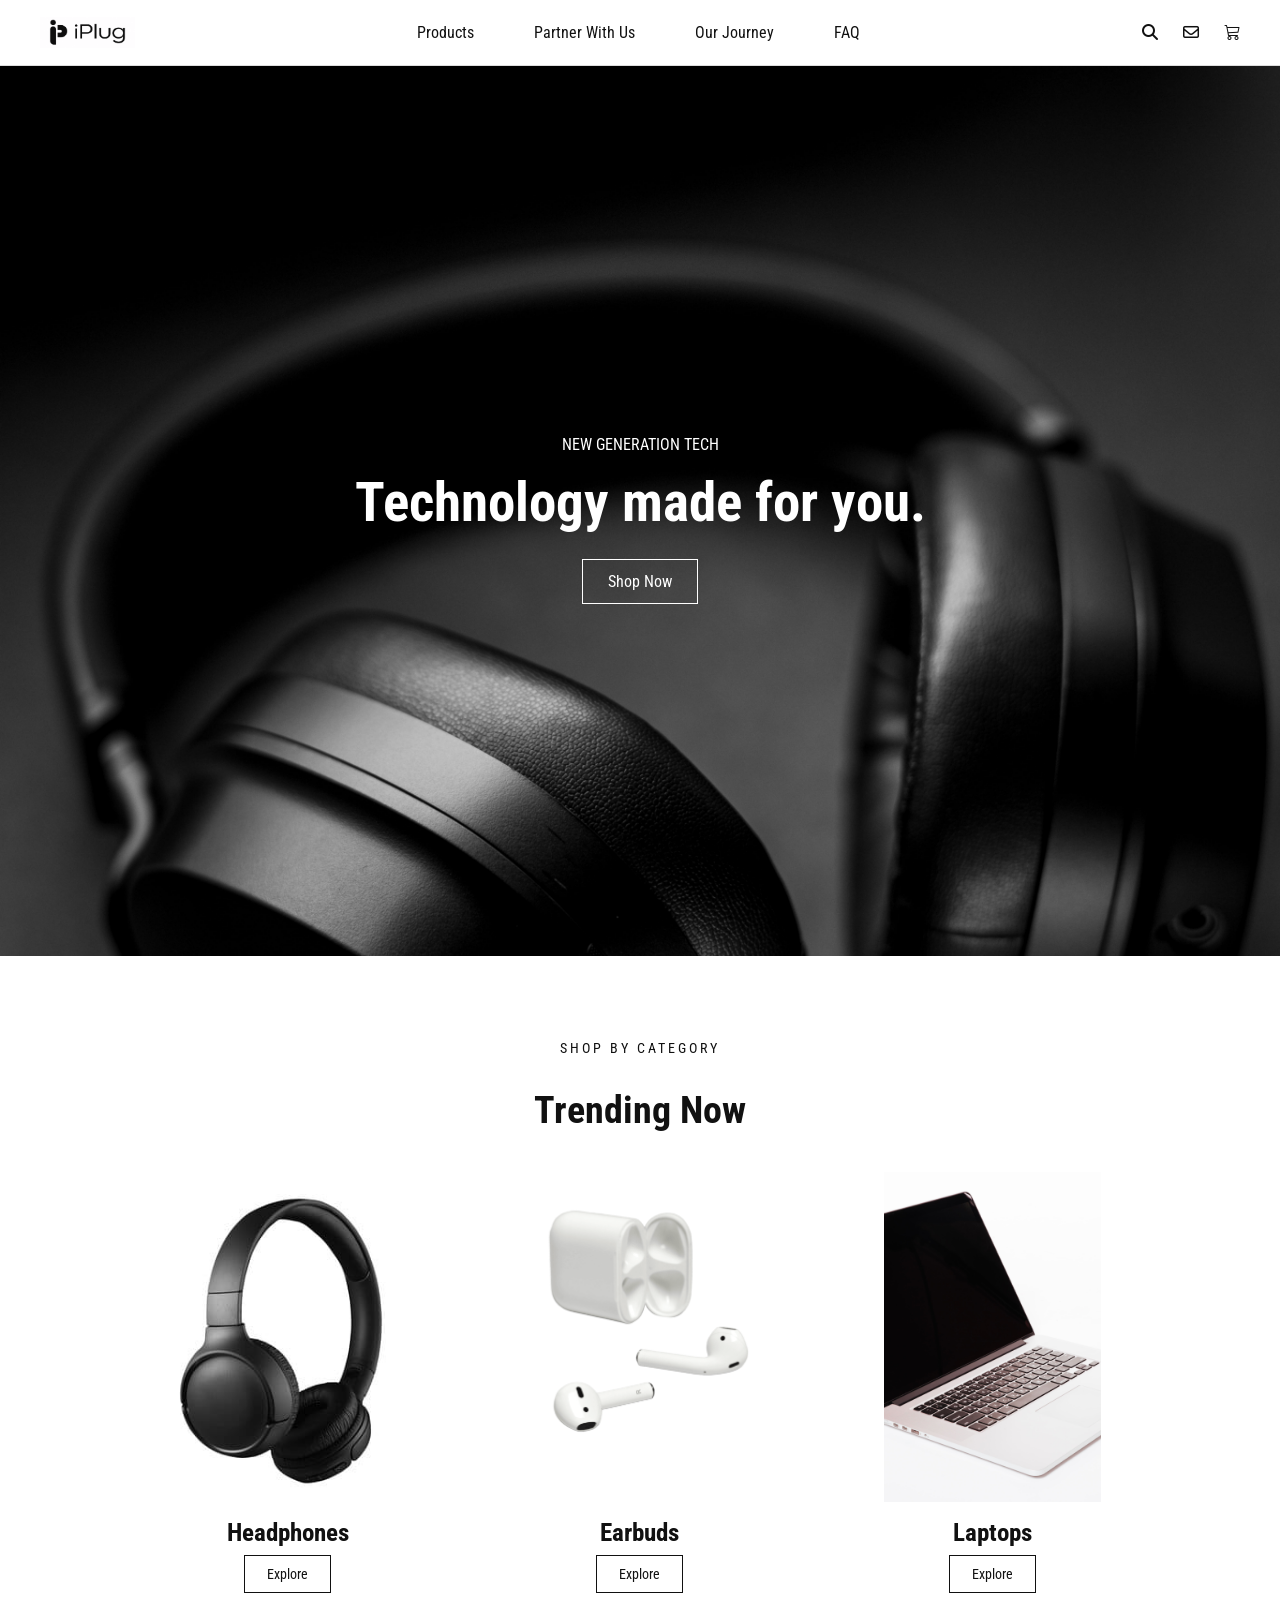
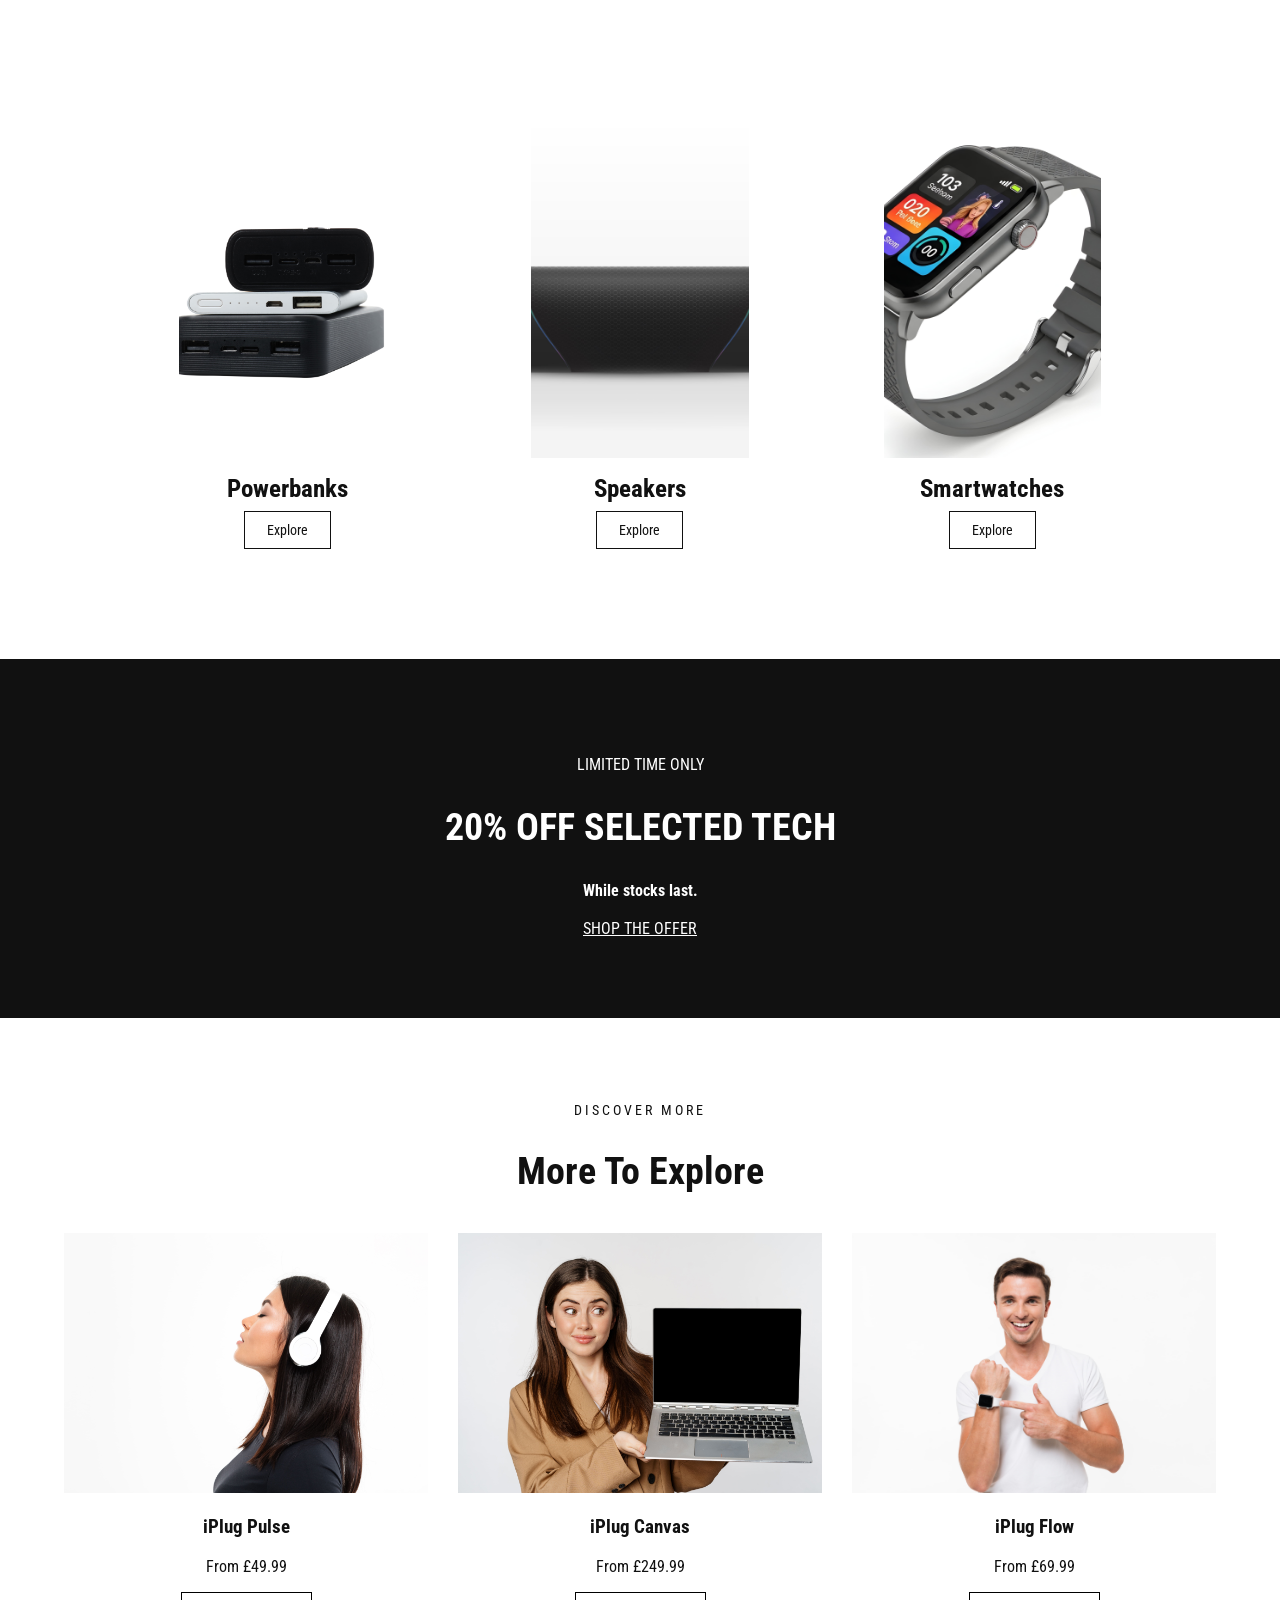
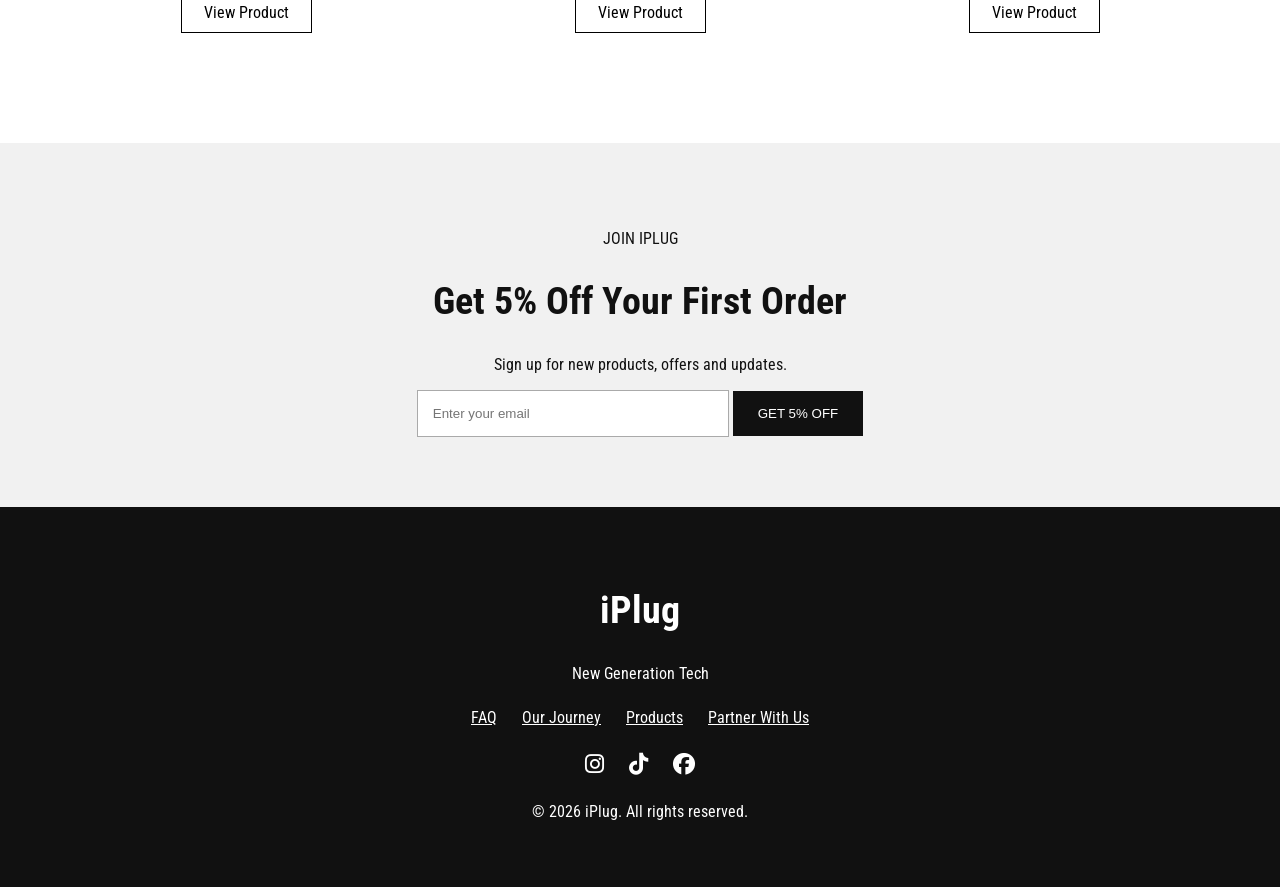
==== index.html @ 9f0390d8 "Add files via upload" ====
<!DOCTYPE html>
<html>

<head>
    <title>iPlug / New Generation Tech</title>
    <meta name="viewport" content="width=device-width, initial=scale=1.0">
    <link rel="stylesheet" href="styleCSS/style.css">
    <link rel="stylesheet" href="https://cdn.jsdelivr.net/npm/bootstrap-icons@1.13.1/font/bootstrap-icons.min.css">
    <link rel="stylesheet" href="https://cdnjs.cloudflare.com/ajax/libs/font-awesome/6.5.2/css/all.min.css">
    <link rel="preconnect" href="https://fonts.googleapis.com">
    <link rel="preconnect" href="https://fonts.gstatic.com" crossorigin>
    <link href="https://fonts.googleapis.com/css2?family=Roboto+Condensed:wght@400;500;600;700&display=swap"
        rel="stylesheet">
</head>

<body>

    <header>
       <div class="header-container">
    <a href="index.html" class="logo">
        <img src="images/new logo.png" alt="iPlug logo">
    </a>

    <nav class="main-nav">
        <a href="products.html">Products</a>
        <a href="partner with us.html">Partner With Us</a>
        <a href="our journey.html">Our Journey</a>
        <a href="faq.html">FAQ</a>
    </nav>

    <div class="header-icons">
        <a href="search.html"><i class="fa-solid fa-magnifying-glass"></i></a>
        <a href="contact.html"><i class="fa-regular fa-envelope"></i></a>
        <a href="basket.html"><i class="bi bi-cart3"></i></a>
    </div>
</div>
    </header>

    <main>

        <section class="hero">
            <div>
                <p>NEW GENERATION TECH</p>
                <h1>Technology made for you.</h1>
                <a href="products.html" class="shop-now">Shop Now </a>
            </div>
        </section>

        <section class="trending">
            <p class="small-title">SHOP BY CATEGORY</p>
            <h2>Trending Now</h2>

            <div class="categories">

                <div class="category-card">
                    <img src="images/headph.jpg" alt="Headphones" class="icon-image">

                    <div class="category-info">
                        <h3>Headphones</h3>
                        <a href="products.html">Explore</a>
                    </div>
                </div>

                <div class="category-card">
                    <img src="images/white airpod.png" alt="Earbuds" class="icon-image">
                    <h3>Earbuds</h3>
                    <a href="products.html">Explore</a>
                </div>

                <div class="category-card">
                    <img src="images/white background.jpg" alt="Laptops" class="icon-image">
                    <h3>Laptops</h3>
                    <a href="products.html">Explore</a>
                </div>

                <div class="category-card">
                    <img src="images/white powerbank.jpg" alt="Powerbanks" class="icon-image">
                    <h3>Powerbanks</h3>
                    <a href="products.html">Explore</a>
                </div>

                <div class="category-card">
                    <img src="images/white speaker.jpg" alt="Speakers" class="icon-image">
                    <h3>Speakers</h3>
                    <a href="products.html">Explore</a>
                </div>

                <div class="category-card">
                    <img src="images/white smartwatch.jpg" alt="Smartwatches" class="icon-image">
                    <h3>Smartwatches</h3>
                    <a href="products.html">Explore</a>
                </div>

            </div>
        </section>

        <section class="offer">
            <p>LIMITED TIME ONLY</p>
            <h2>20% OFF SELECTED TECH</h2>
            <strong>While stocks last.</strong>
            <br><br>
            <a href="products.html">SHOP THE OFFER</a>
        </section>

        <section class="products">
            <p class="small-title">DISCOVER MORE</p>
            <h2>More To Explore</h2>

            <div class="product-row">

                <div>
                    <img src="images/woman headphone.jpg" alt="Wireless earbuds" class="icon-image">
                    <h3>iPlug Pulse</h3>
                    <p>From £49.99</p>
                    <a href="products.html">View Product</a>
                </div>

                <div>
                    <img src="images/woman laptop.jpg" alt="Bluetooth speaker" class="icon-image">
                    <h3>iPlug Canvas</h3>
                    <p>From £249.99</p>
                    <a href="products.html">View Product</a>
                </div>

                <div>
                    <img src="images/man watch.jpg" alt="Smartwatch" class="icon-image">
                    <h3>iPlug Flow</h3>
                    <p>From £69.99</p>
                    <a href="products.html">View Product</a>
                </div>

            </div>
        </section>

        <section class="signup">
            <p>JOIN IPLUG</p>
            <h2>Get 5% Off Your First Order</h2>
            <p>Sign up for new products, offers and updates.</p>

            <input type="email" placeholder="Enter your email">
            <button>GET 5% OFF</button>
        </section>

    </main>

     <footer>
            <h2>iPlug</h2>
            <p>New Generation Tech</p>

            <div class="footer-links">
                <a href="faq.html">FAQ</a>
                <a href="our journey.html">Our Journey</a>
                <a href="products.html">Products</a>
                <a href="partner with us.html">Partner With Us</a>
            </div>

            <div class="socials">
                <a href="https://www.instagram.com/iplugtechnology/"><i class="fa-brands fa-instagram"></i></a>
                <a href="https://www.tiktok.com/@iplugtechnologyy?lang=en-GB"><i class="fa-brands fa-tiktok"></i></a>
                <a href="https://www.facebook.com/profile.php?id=61595300913041"><i class="fa-brands fa-facebook"></i></a>
            </div>

            <p>© 2026 iPlug. All rights reserved.</p>
        </footer>


    </body>

</html>
---- styleCSS/style.css ----
css * {
    box-sizing: border-box;
}

body {
    margin: 0;
    font-family: "Roboto Condensed", sans-serif;
    background: #fff;
    color: #111;
}

header {
    background: #fff;
    border-bottom: 1px solid #ddd;
}

.header-container {
    height: 65px;
    display: flex;
    align-items: center;
    padding: 0 40px;
}

.header-container>a {
    display: block;
    position: relative;
    z-index: 9999;
}

.header-container>a img {
    width: 95px;
    display: block;
}

nav {
    margin-left: auto;
    display: flex;
    gap: 25px;
}

nav a {
    color: #111;
    text-decoration: none;
    transition: .2s;
}

.hero {
    height: 750px;
    background: url("../images/headphone.jpg") center/cover;
    display: flex;
    align-items: center;
    justify-content: center;
    text-align: center;
    color: white;
}

.hero h1 {
    font-size: 55px;
    margin: 10px 0 25px;
}

.hero a {
    color: white;
    text-decoration: none;
    border: 1px solid white;
    padding: 12px 25px;
}

.small-title {
    font-size: 14px;
    letter-spacing: 3px;
}

section {
    padding: 70px 5%;
    text-align: center;
}

h2 {
    font-size: 38px;
}

.categories {
    display: grid;
    grid-template-columns: repeat(3, 1fr);
    gap: 135px;
    width: 80%;
    margin: 40px auto;
}

.category-card img {
    width: 100%;
    height: 330px;
    object-fit: cover;
}

.category-card h3 {
    margin: 12px 0 8px;
    font-size: 25px;
}

.category-card a {
    display: inline-block;
    color: #111;
    text-decoration: none;
    border: 1px solid #111;
    padding: 10px 22px;
    font-size: 14px;
}

.offer {
    background: #111;
    color: white;
    padding: 80px 20px;
}

.offer a {
    color: white;
}

.product-row {
    display: grid;
    grid-template-columns: repeat(3, 1fr);
    gap: 30px;
    max-width: 1200px;
    margin: 40px auto;
}

.product-row img {
    width: 100%;
    height: 260px;
    object-fit: cover;
}

.product-row a {
    color: #111;
}

.product-card a,
.product-row a {
    display: inline-block;
    padding: 10px 22px;
    border: 1px solid #000;
    background: #fff;
    color: #000;
    text-decoration: none;
}

.signup,
.newsletter {
    background: #f1f1f1;
}

.newsletter {
    text-align: center;
    padding: 70px 20px 80px;
    margin-top: auto;
}

.newsletter h2 {
    font-size: 42px;
    margin: 0 0 20px;
    letter-spacing: 2px;
}

.newsletter p {
    color: #666;
    margin-bottom: 30px;
}

input {
    padding: 15px;
    width: 280px;
    border: 1px solid #aaa;
}

button {
    padding: 15px 25px;
    background: #111;
    color: white;
    border: 0;
}

footer {
    background: #111;
    color: white;
    text-align: center;
    padding: 50px 20px;
}

footer a {
    color: white;
}

.footer-links,
.socials {
    display: flex;
    justify-content: center;
    gap: 25px;
    margin: 25px;
}

.socials {
    font-size: 22px;
}

a:hover,
button:hover,
.icon:hover {
    transform: translateY(-2px);
    opacity: .8;
}

.icon-image {
    transition: .2s;
    cursor: pointer;
}

.icon-image:hover,
.shop-now:hover {
    transform: translateY(-3px);
}

.shop-now {
    display: inline-block;
    transition: .15s;
}

.body {
    min-height: 100vh;
    display: flex;
    flex-direction: column;
}
.header-icons a {
    color: #111;
    text-decoration: none;
}

.header-icons {
    display: flex;
    align-items: center;
    gap: 25px;
    margin-left: auto;
}

.main-nav {
    gap: 60px;
}
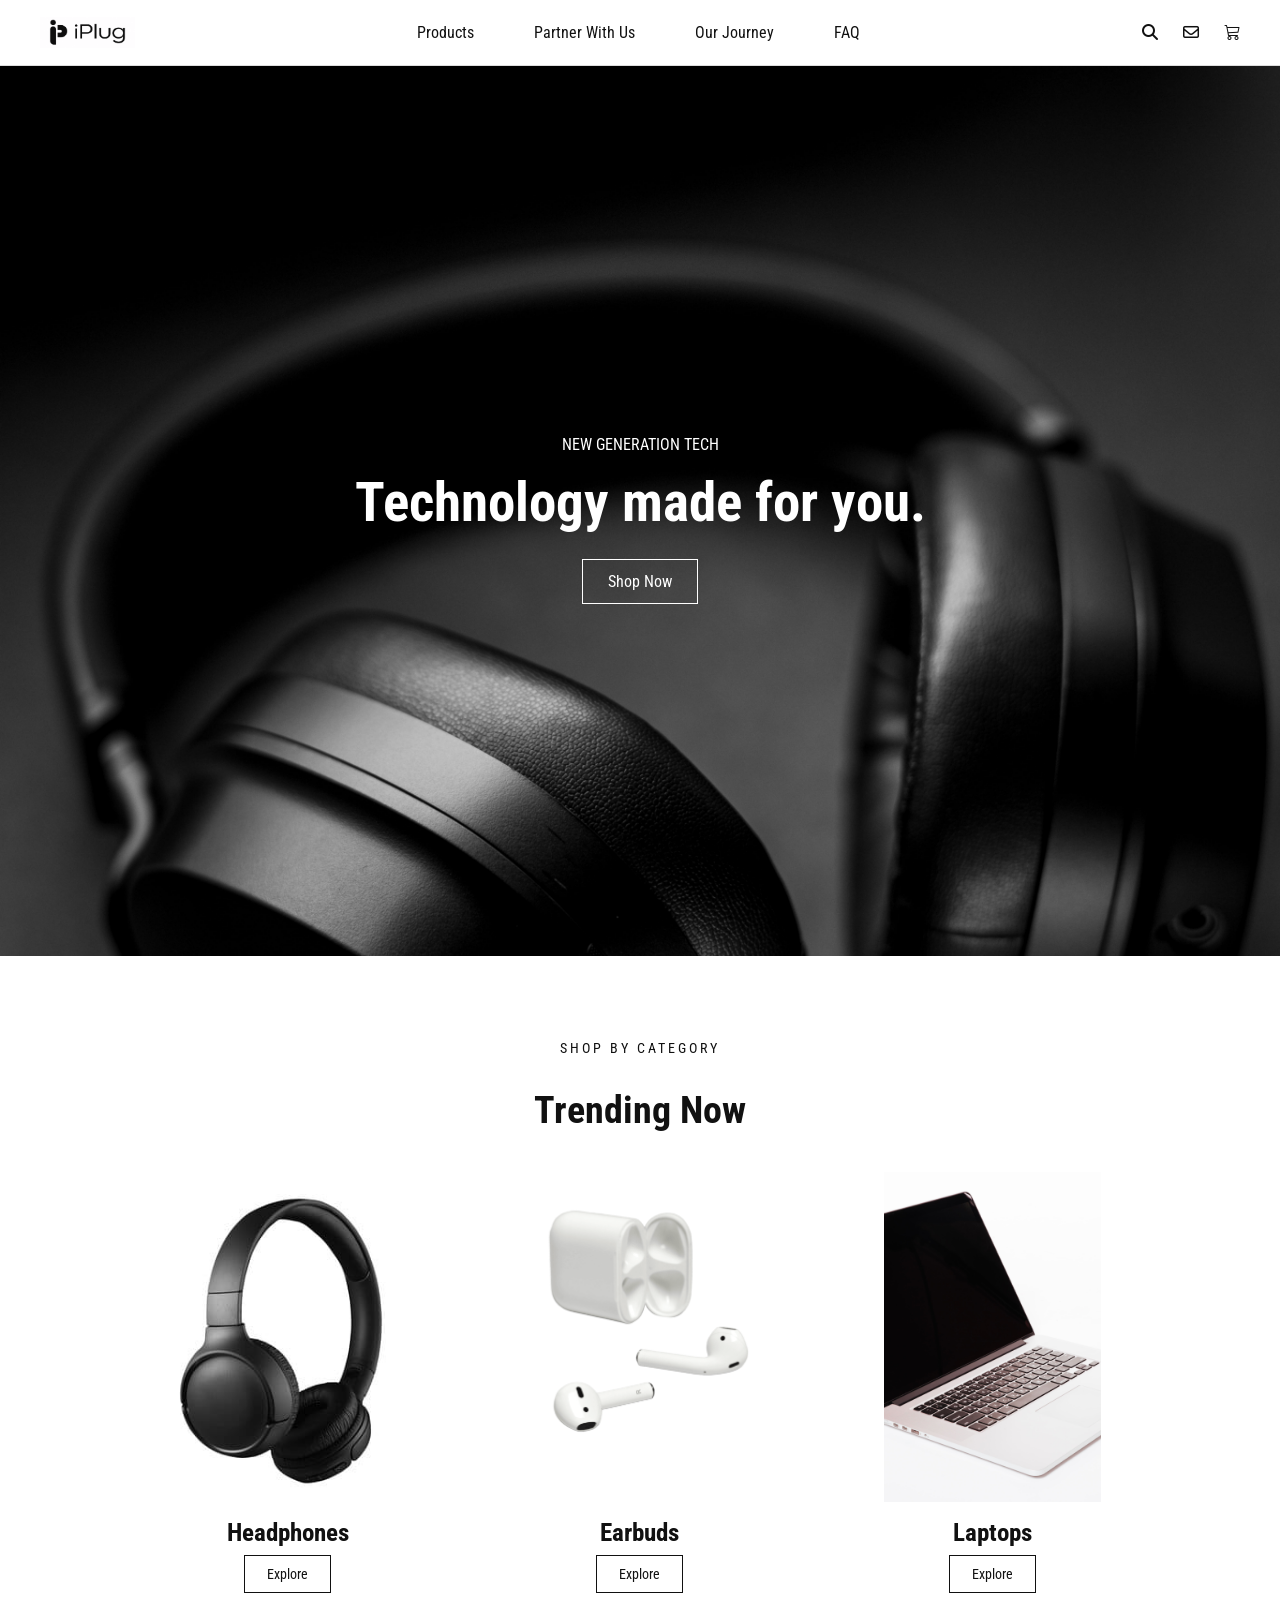
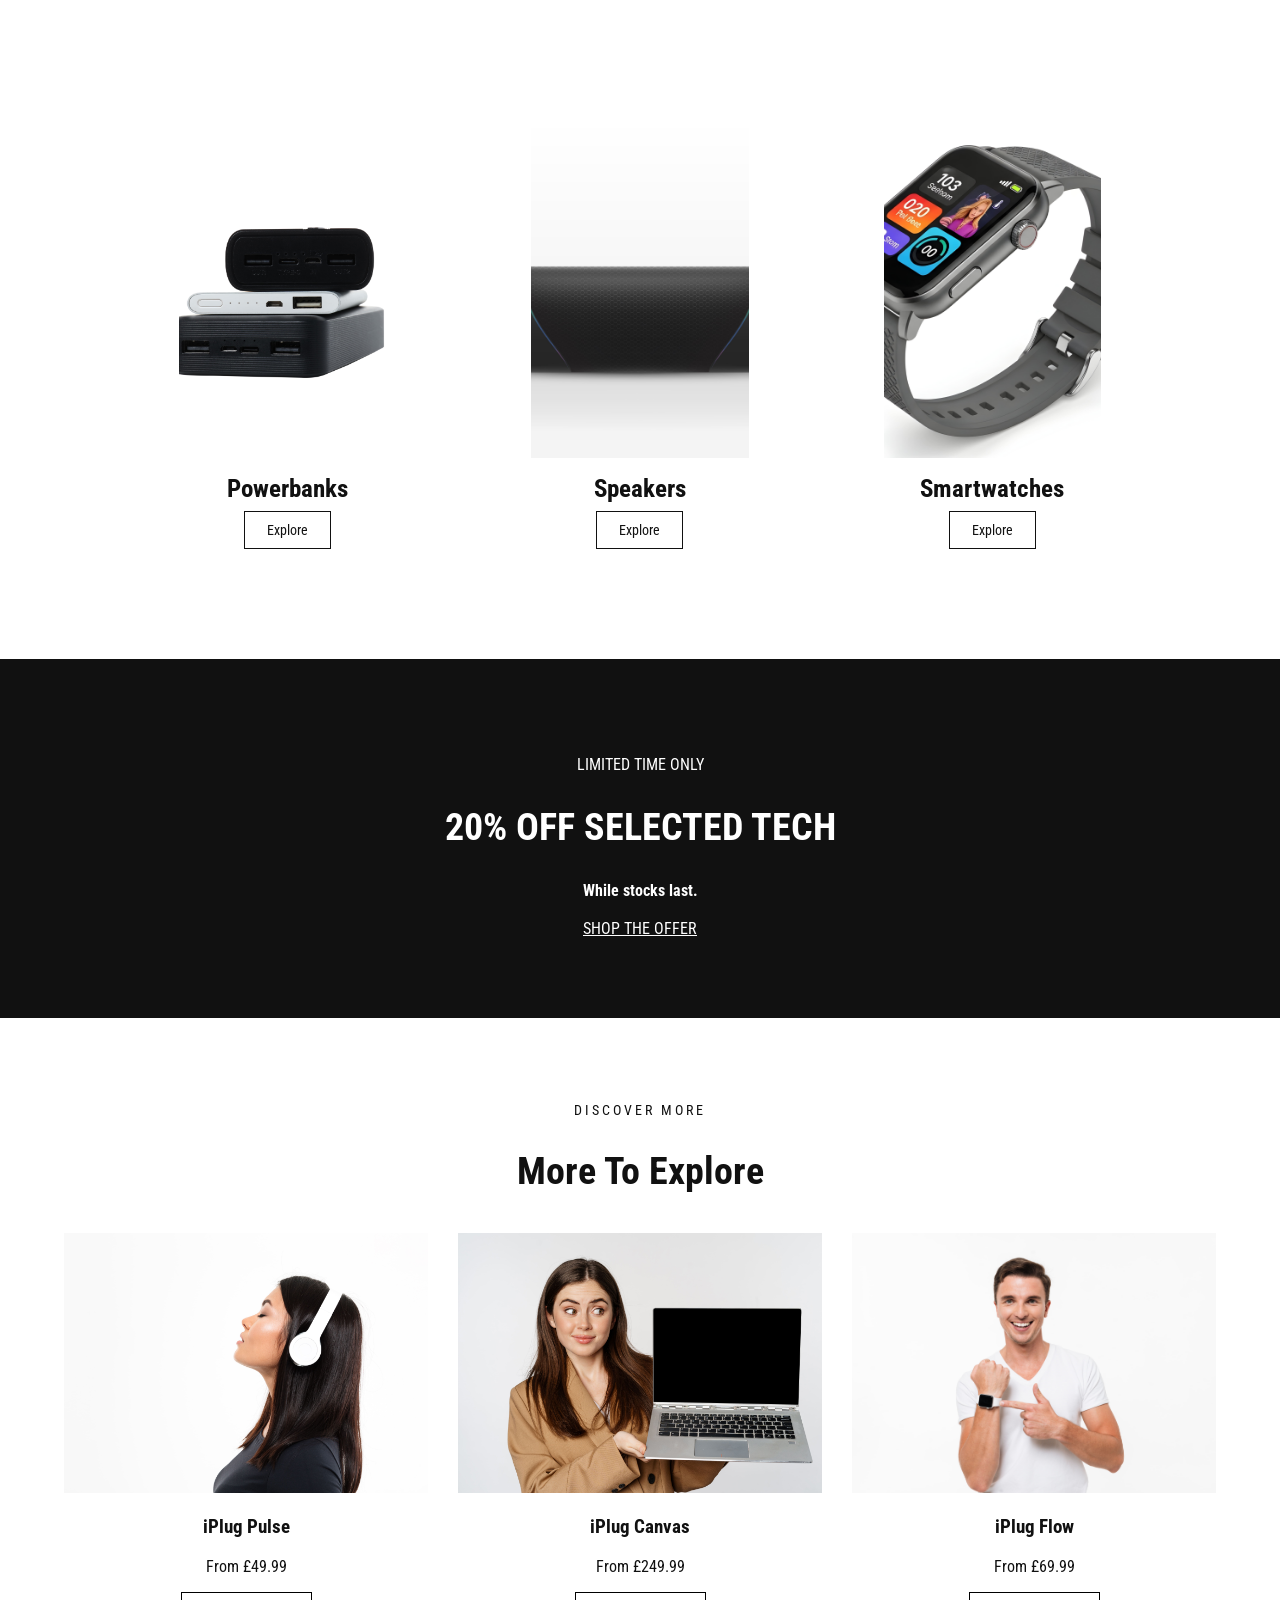
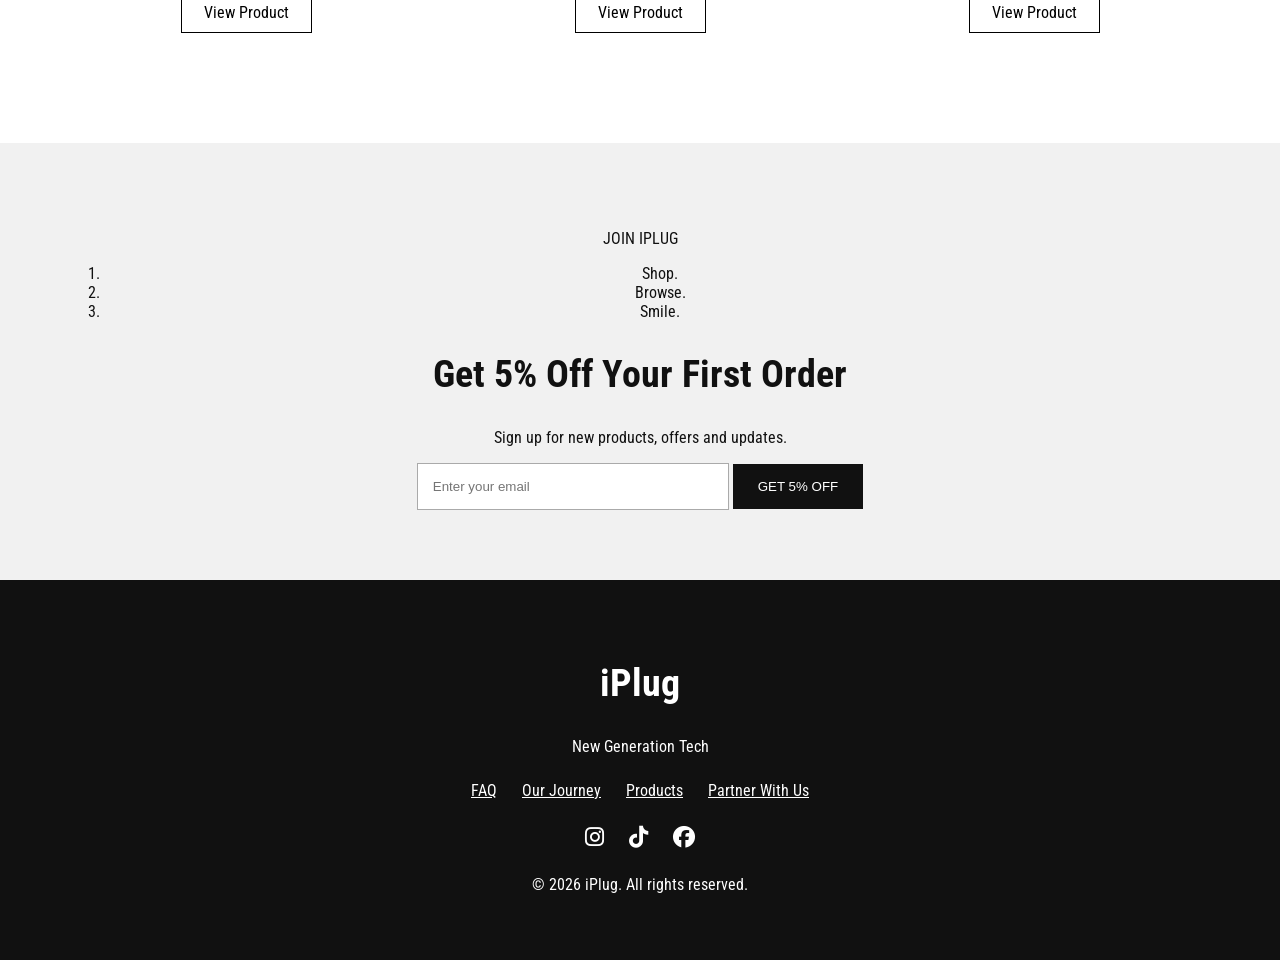
==== commit 9e5b45a5: "Revise index.html with new content and structure Updated the HTML structure and content of the index" ====
--- a/index.html
+++ b/index.html
@@ -95,7 +95,7 @@
         </section>
 
         <section class="offer">
-            <p>LIMITED TIME ONLY</p>
+            <p class="blink">LIMITED TIME ONLY</p>
             <h2>20% OFF SELECTED TECH</h2>
             <strong>While stocks last.</strong>
             <br><br>
@@ -134,6 +134,11 @@
 
         <section class="signup">
             <p>JOIN IPLUG</p>
+            <ol>
+                <li>Shop.</li>
+                <li>Browse.</li>
+                <li>Smile.</li>
+            </ol>
             <h2>Get 5% Off Your First Order</h2>
             <p>Sign up for new products, offers and updates.</p>
 
@@ -166,4 +171,4 @@
 
     </body>
 
-</html>+</html>
--- a/styleCSS/style.css
+++ b/styleCSS/style.css
@@ -245,4 +245,5 @@
 
 .main-nav {
     gap: 60px;
-}+}
+
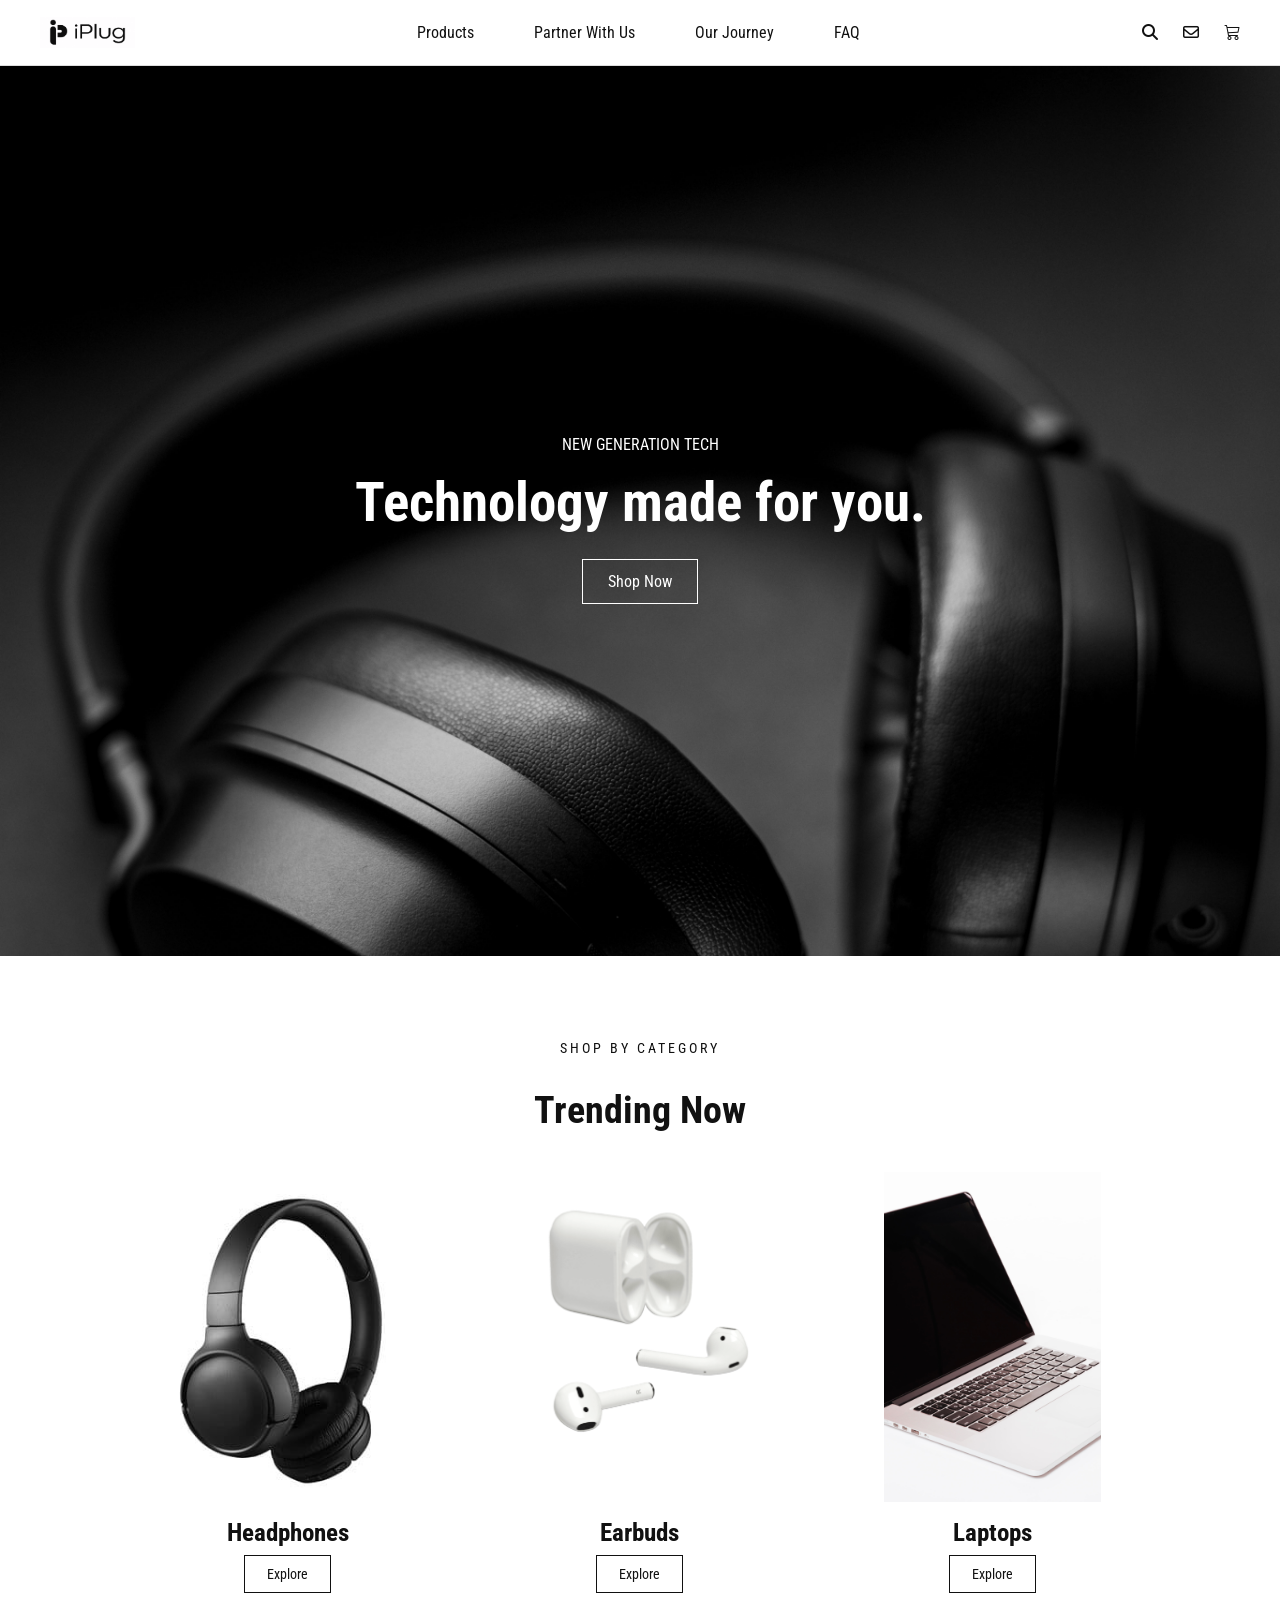
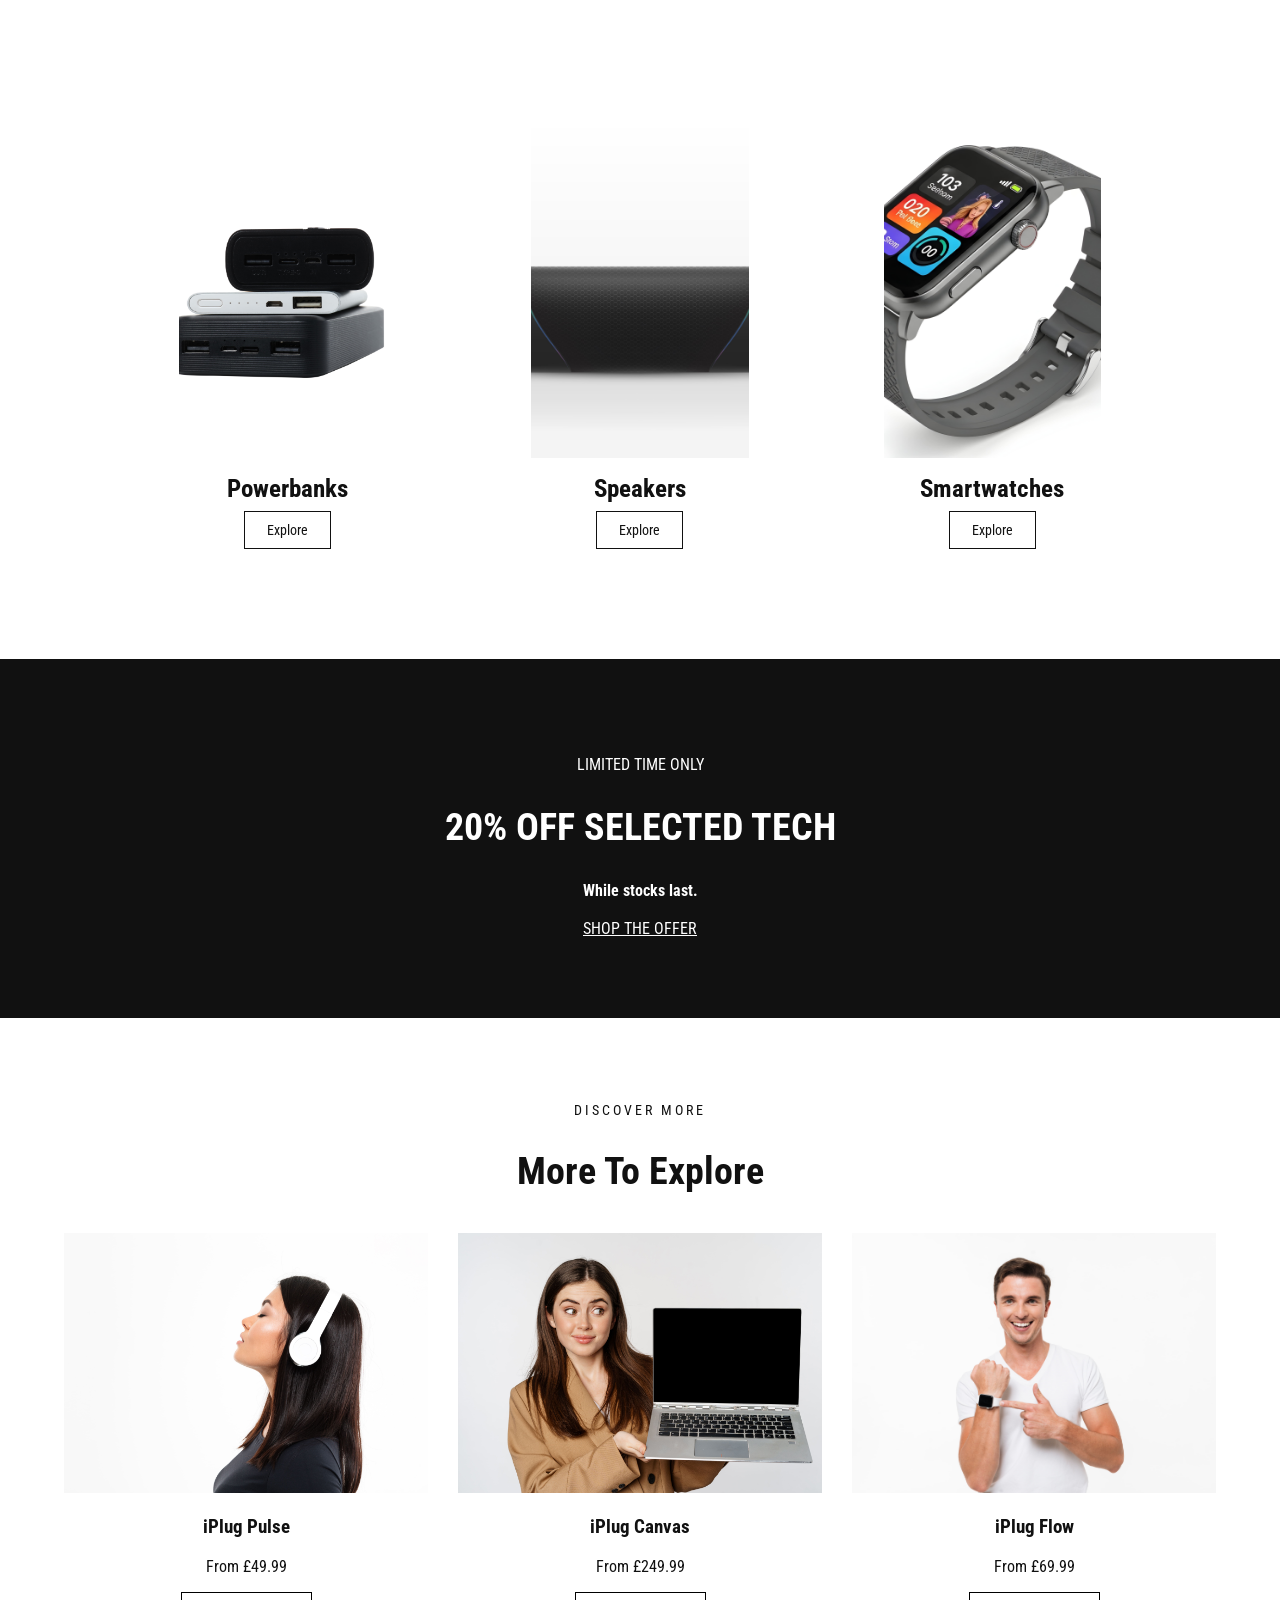
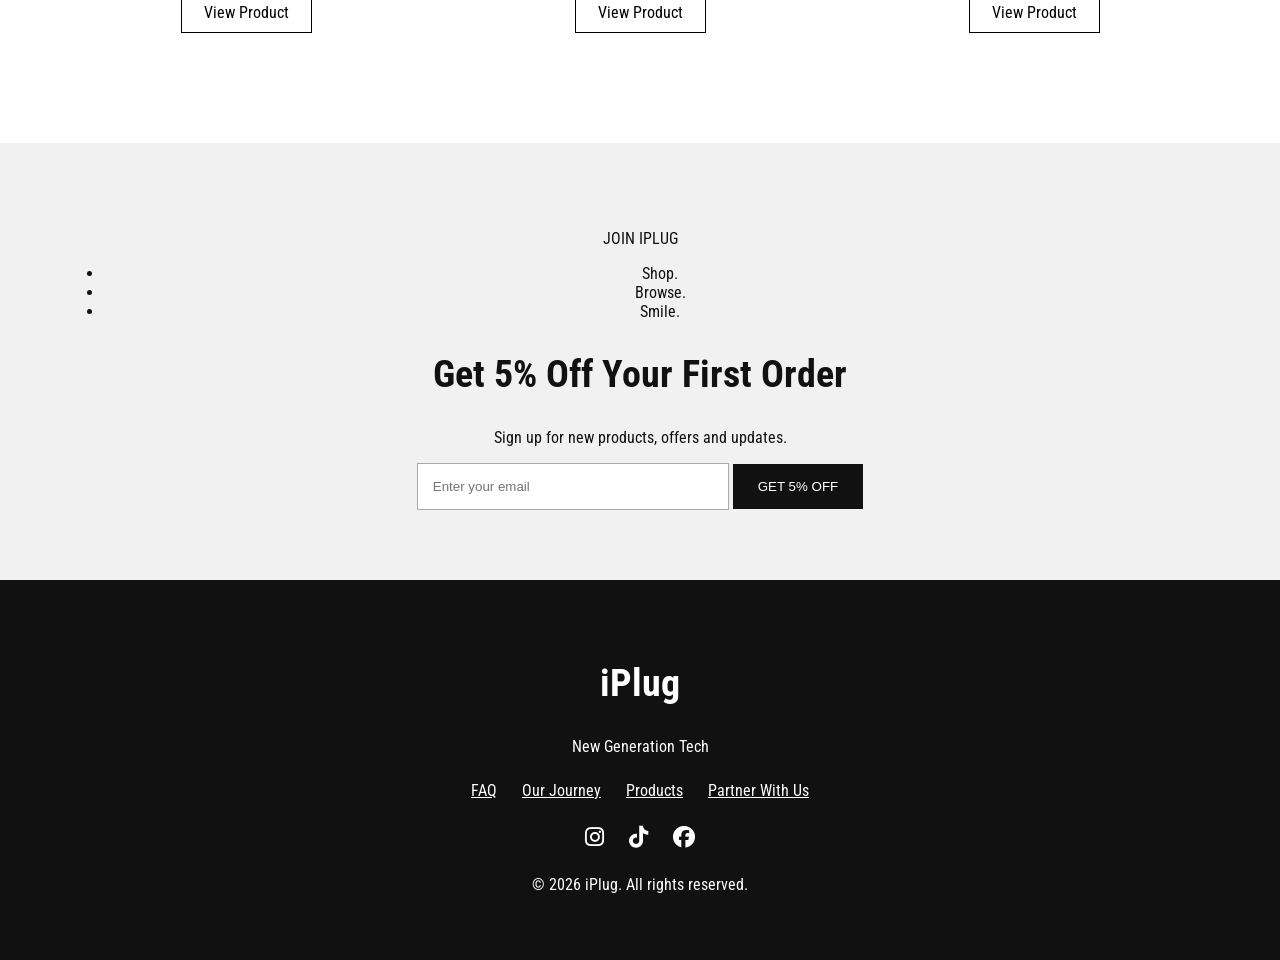
==== commit 0575555a: "Update index.html" ====
--- a/index.html
+++ b/index.html
@@ -134,11 +134,11 @@
 
         <section class="signup">
             <p>JOIN IPLUG</p>
-            <ol>
+            <ul>
                 <li>Shop.</li>
                 <li>Browse.</li>
                 <li>Smile.</li>
-            </ol>
+            </ul>
             <h2>Get 5% Off Your First Order</h2>
             <p>Sign up for new products, offers and updates.</p>
 
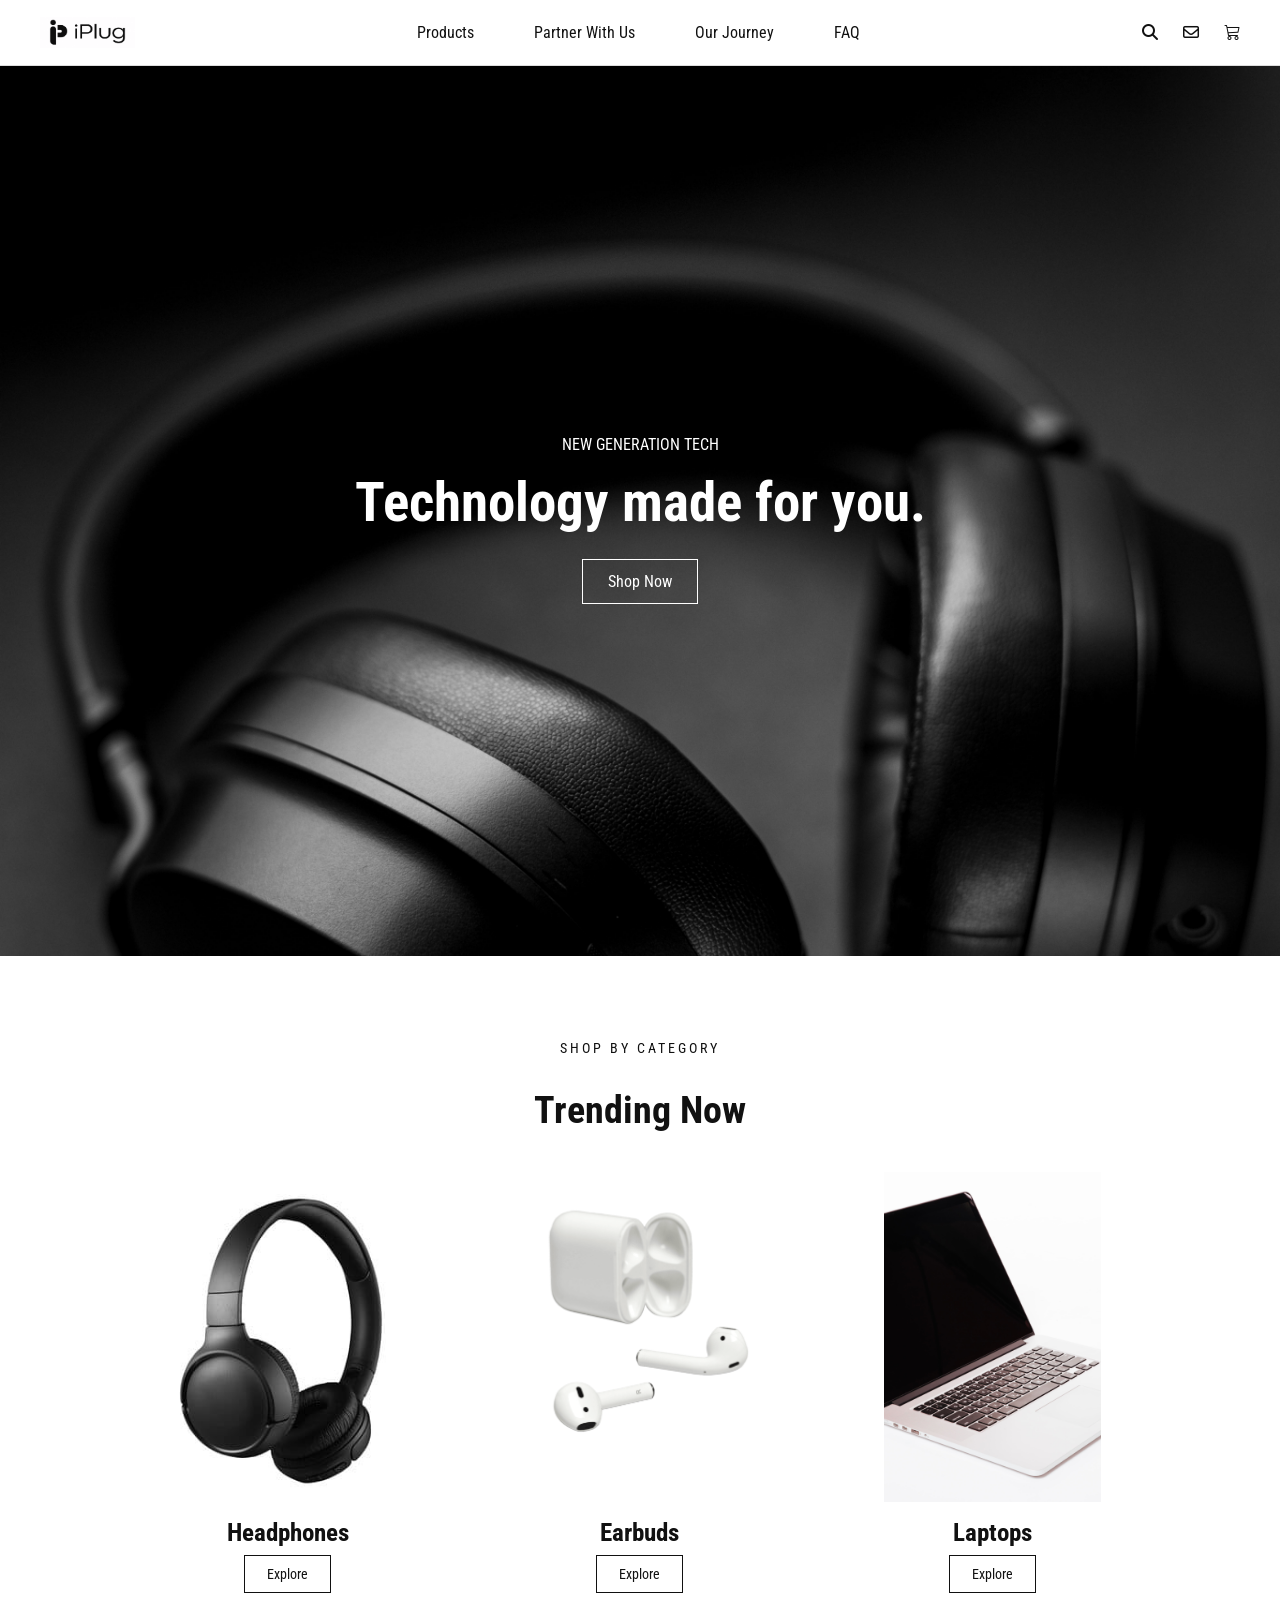
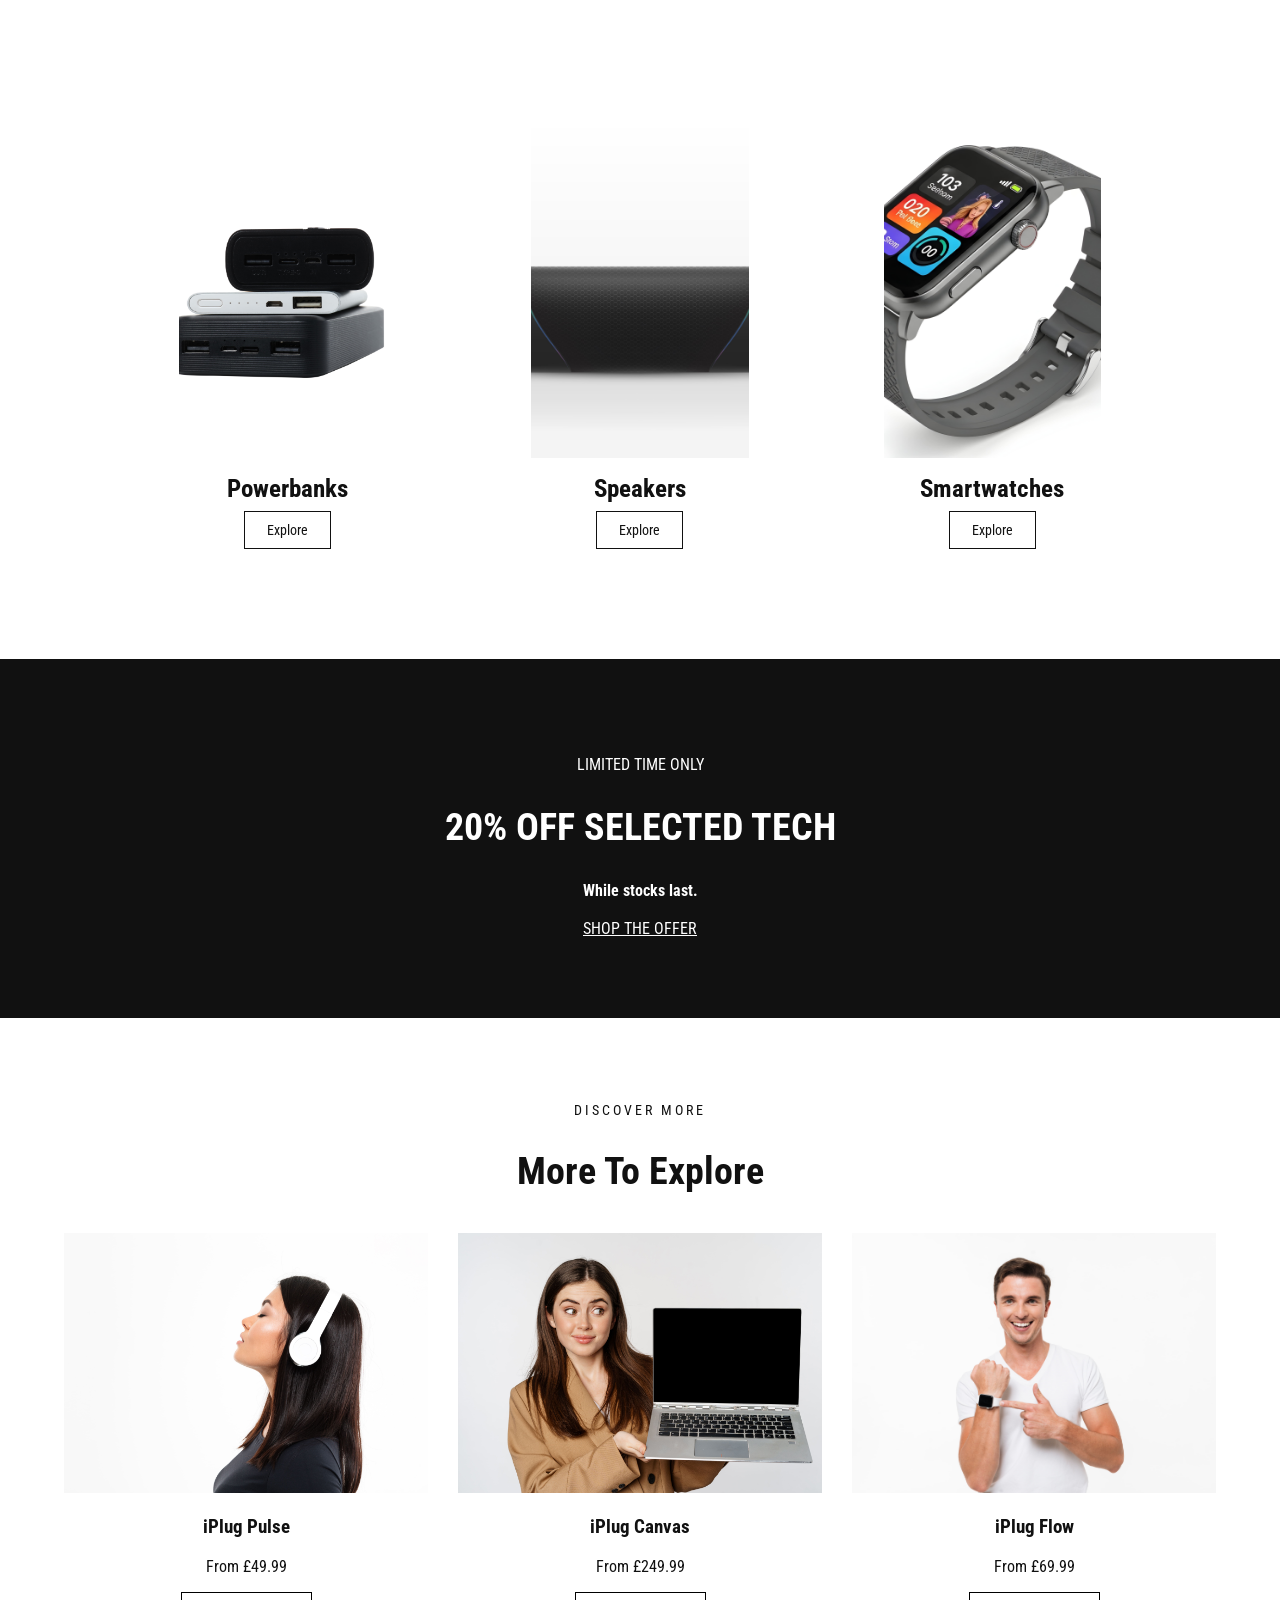
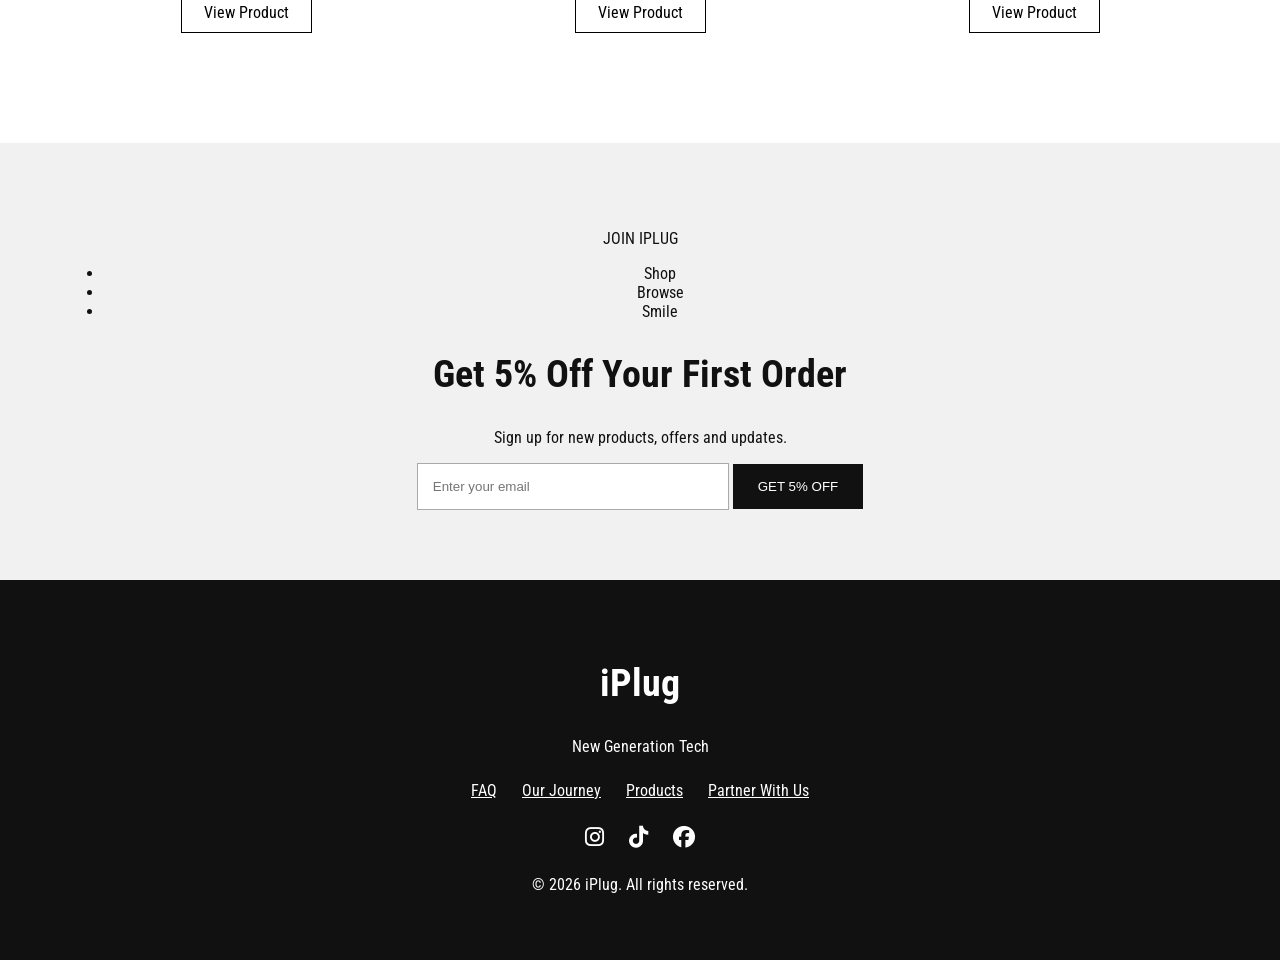
==== commit b75ef5fe: "Fix HTML formatting and structure" ====
--- a/index.html
+++ b/index.html
@@ -135,9 +135,9 @@
         <section class="signup">
             <p>JOIN IPLUG</p>
             <ul>
-                <li>Shop.</li>
-                <li>Browse.</li>
-                <li>Smile.</li>
+                <li>Shop</li>
+                <li>Browse</li>
+                <li>Smile</li>
             </ul>
             <h2>Get 5% Off Your First Order</h2>
             <p>Sign up for new products, offers and updates.</p>
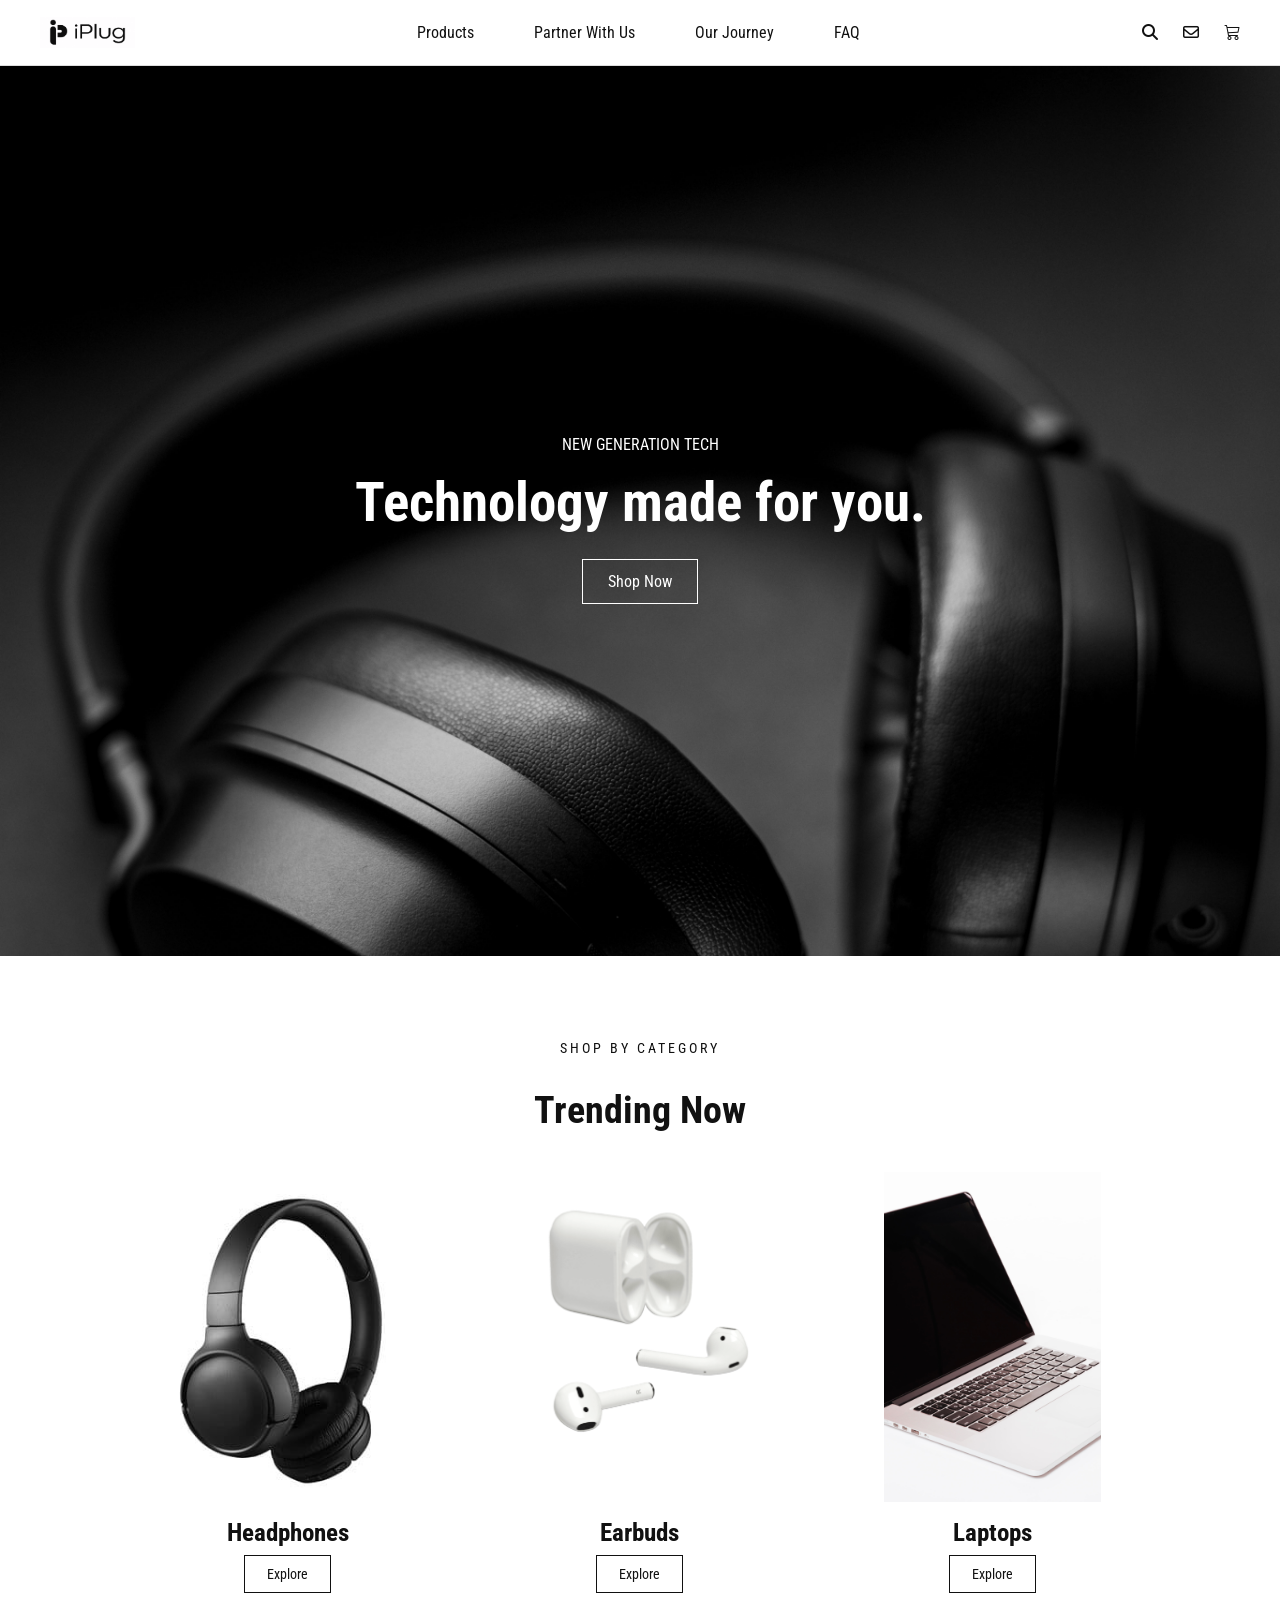
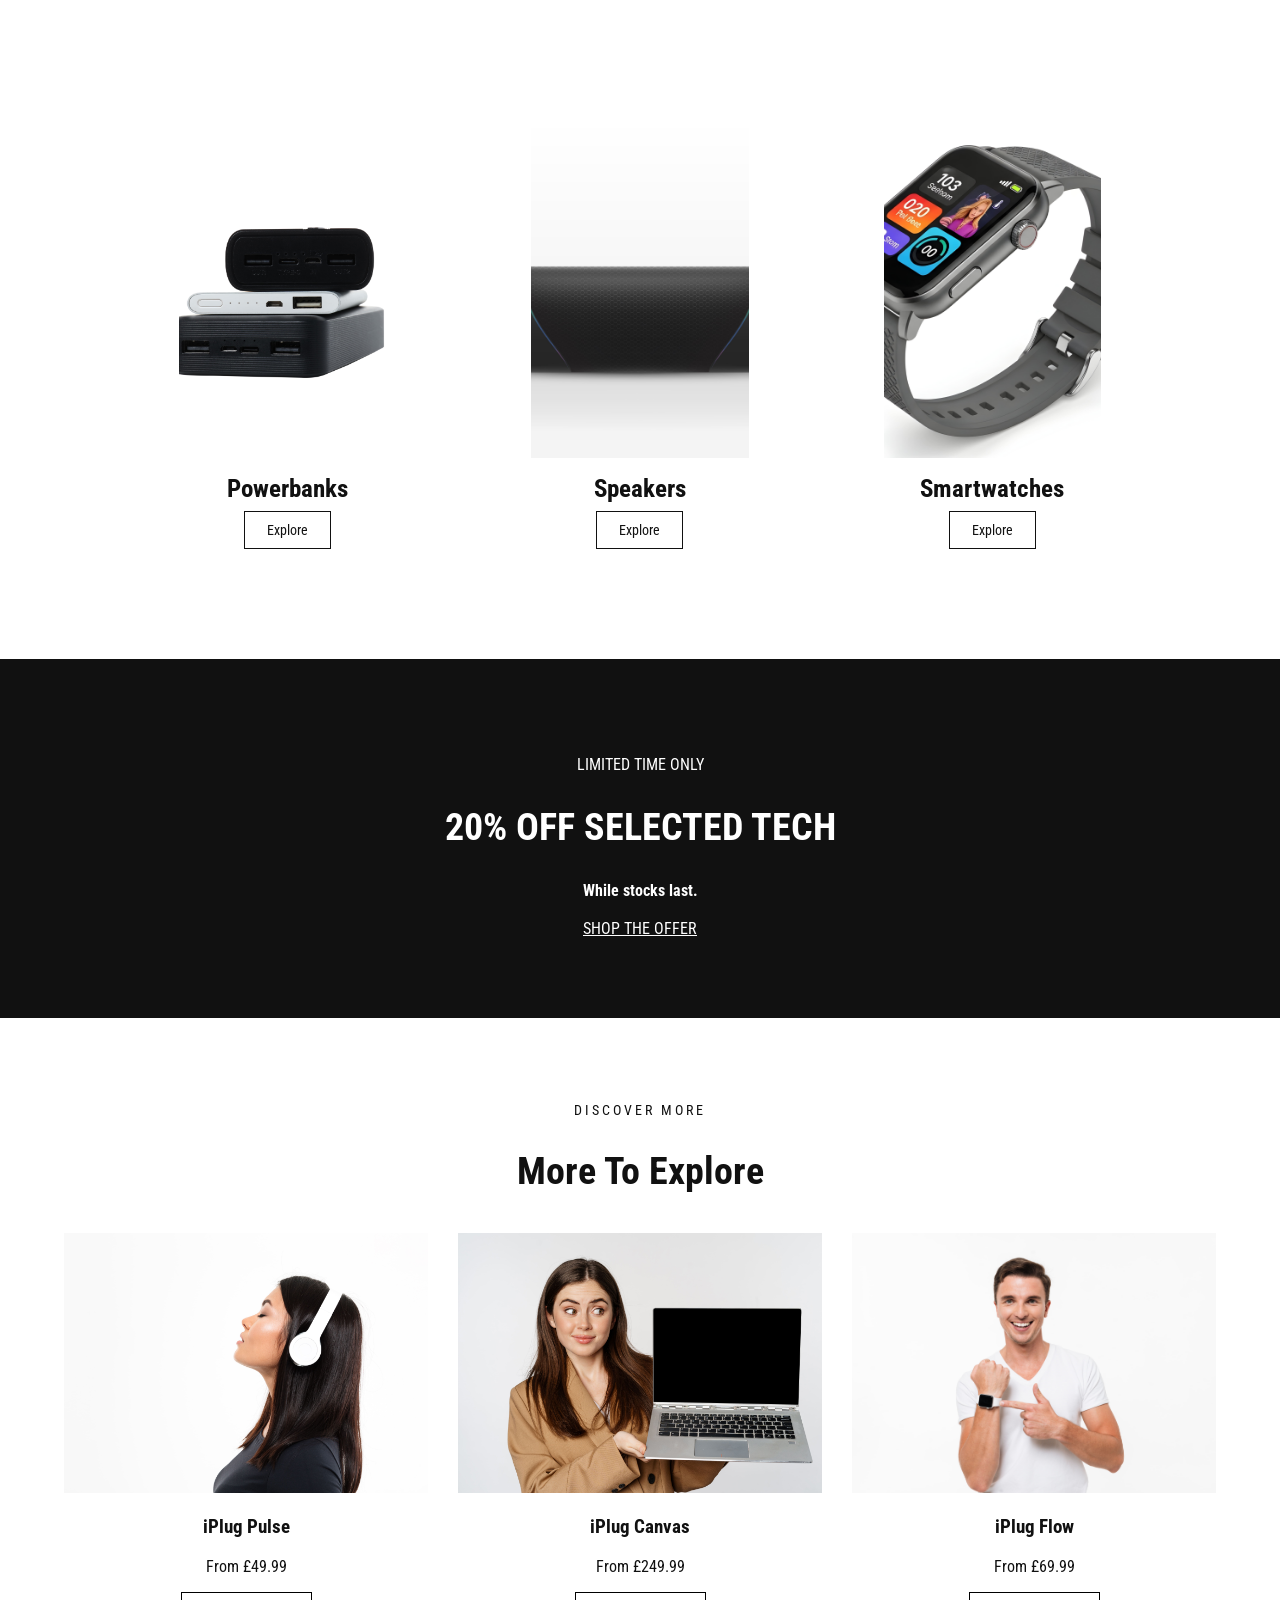
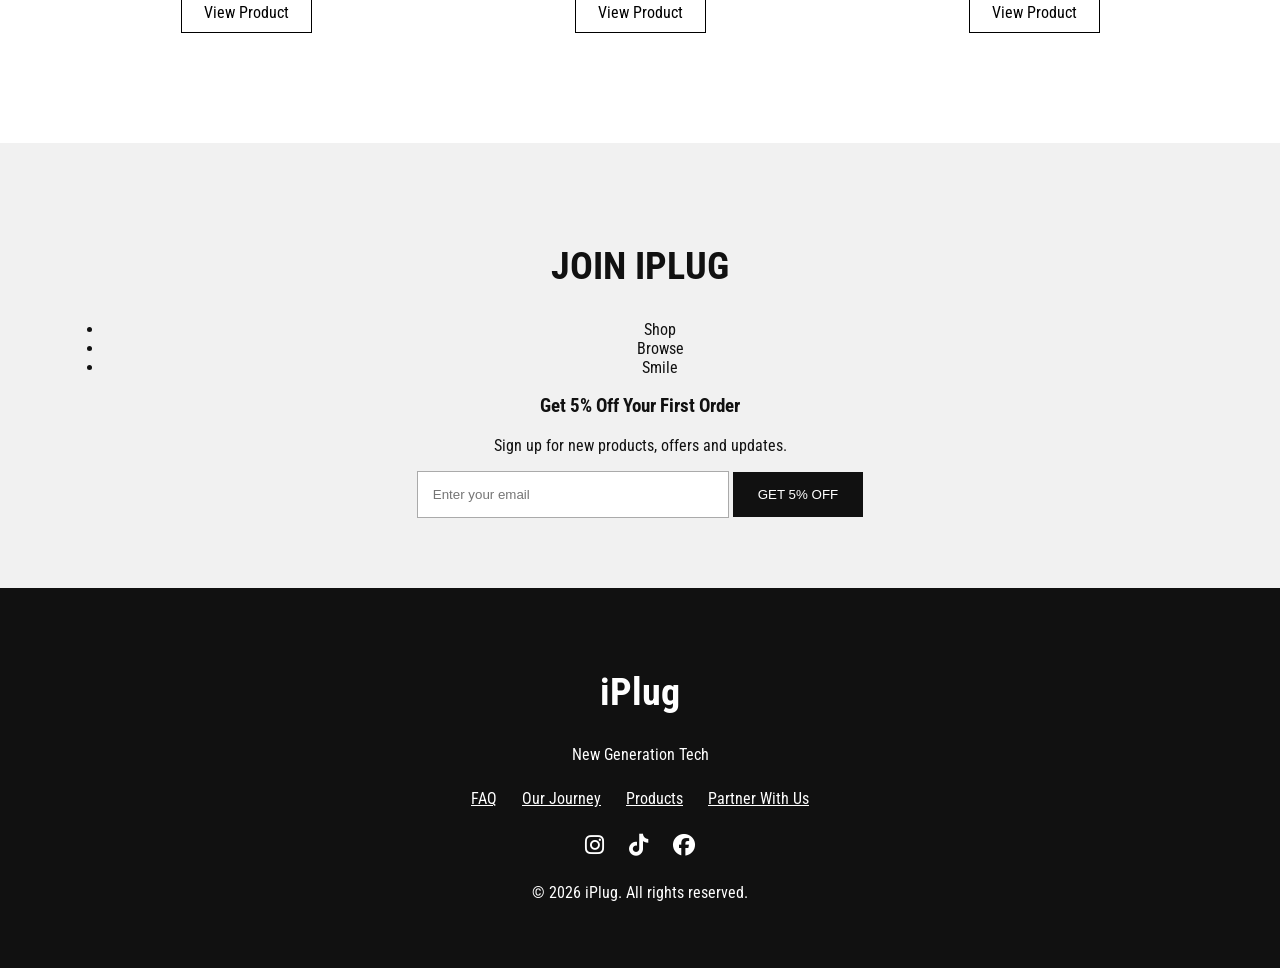
==== commit eece52fe: "Update index.html" ====
--- a/index.html
+++ b/index.html
@@ -133,13 +133,13 @@
         </section>
 
         <section class="signup">
-            <p>JOIN IPLUG</p>
+            <h2>JOIN IPLUG</h2>
             <ul>
                 <li>Shop</li>
                 <li>Browse</li>
                 <li>Smile</li>
             </ul>
-            <h2>Get 5% Off Your First Order</h2>
+            <h3>Get 5% Off Your First Order</h3>
             <p>Sign up for new products, offers and updates.</p>
 
             <input type="email" placeholder="Enter your email">
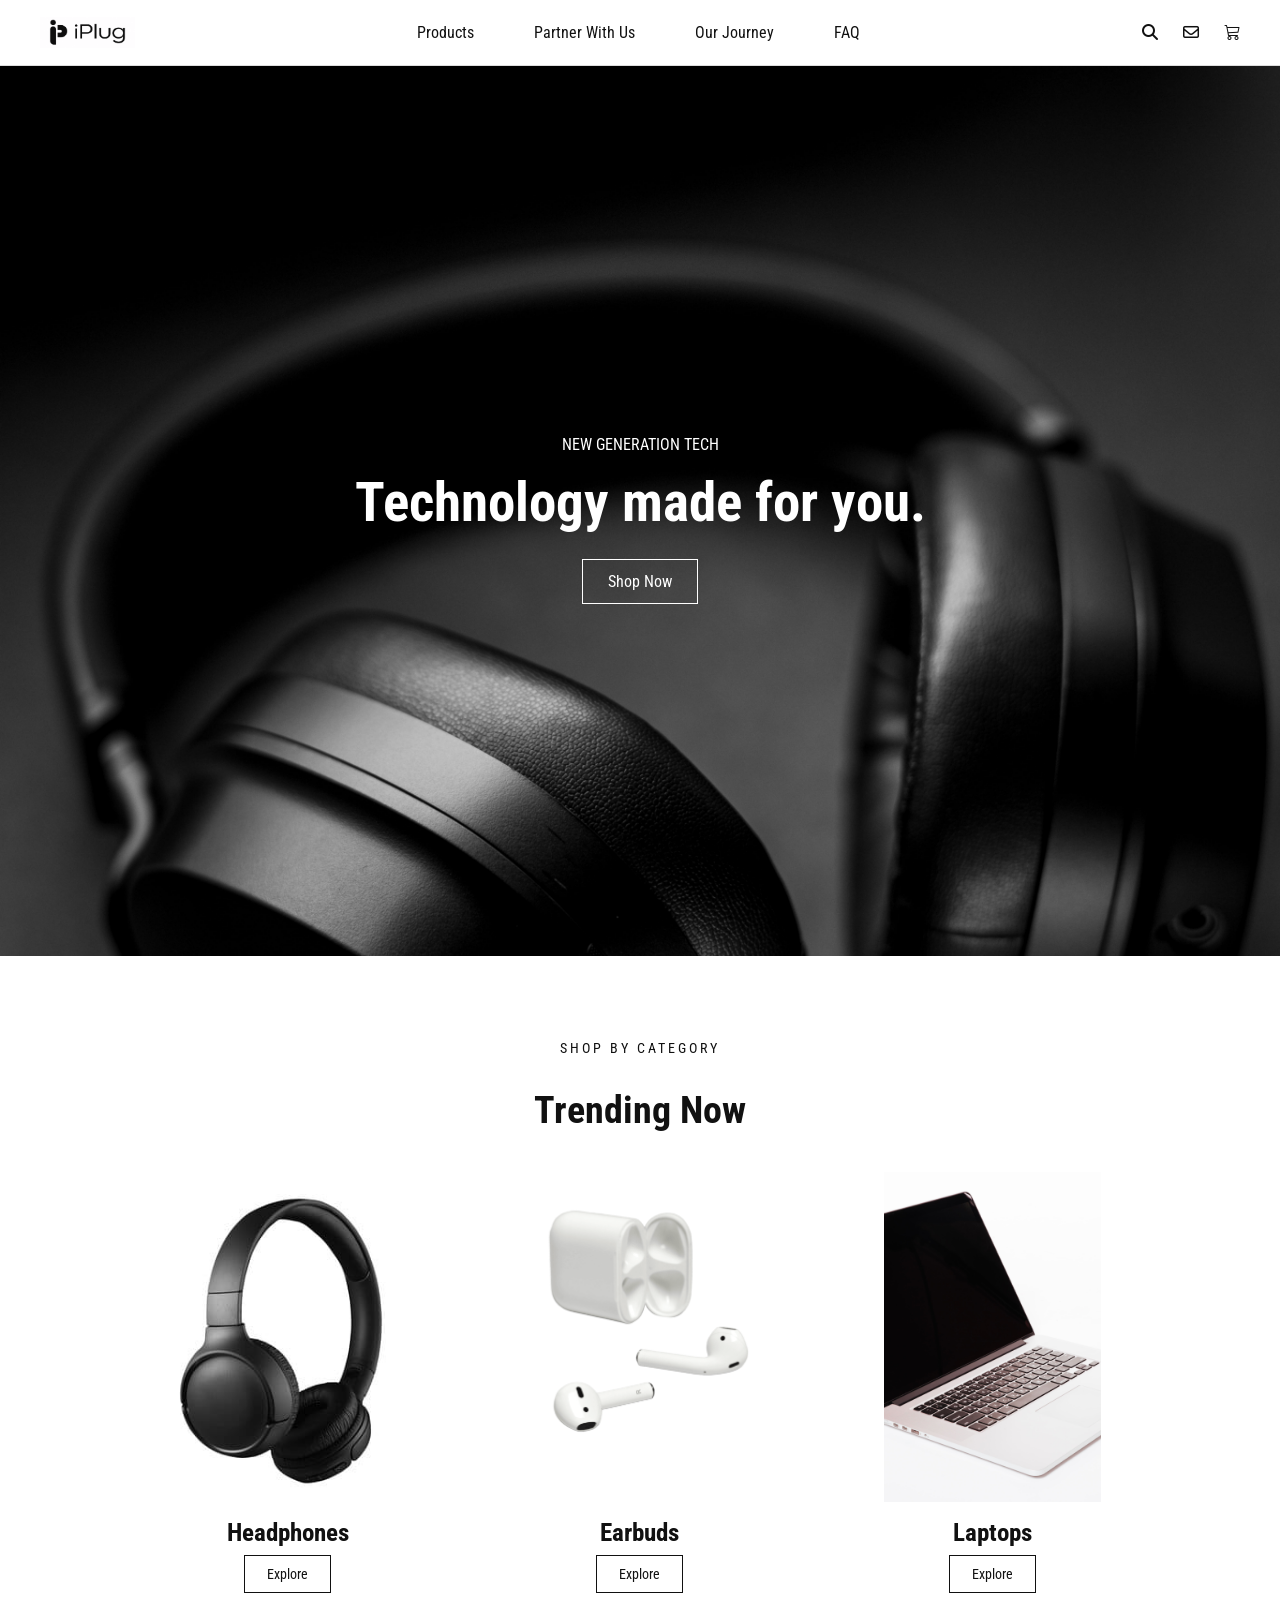
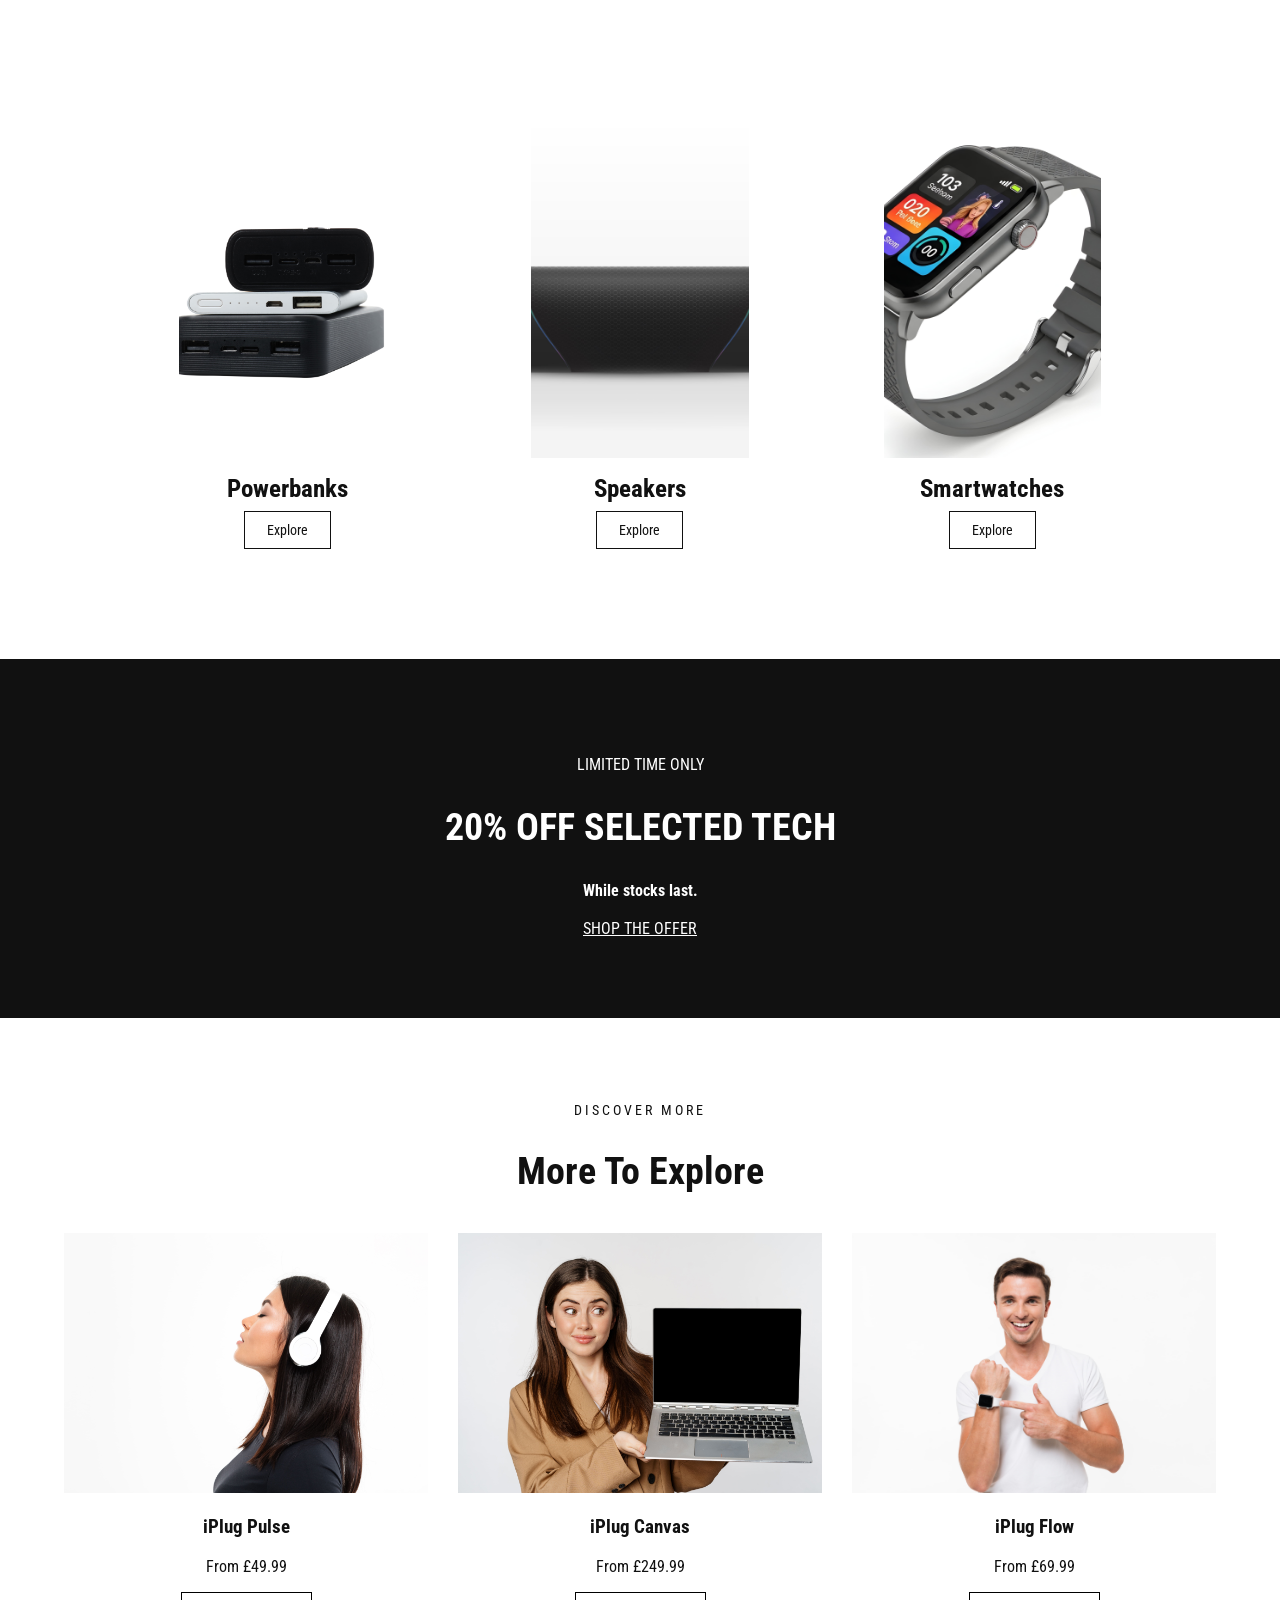
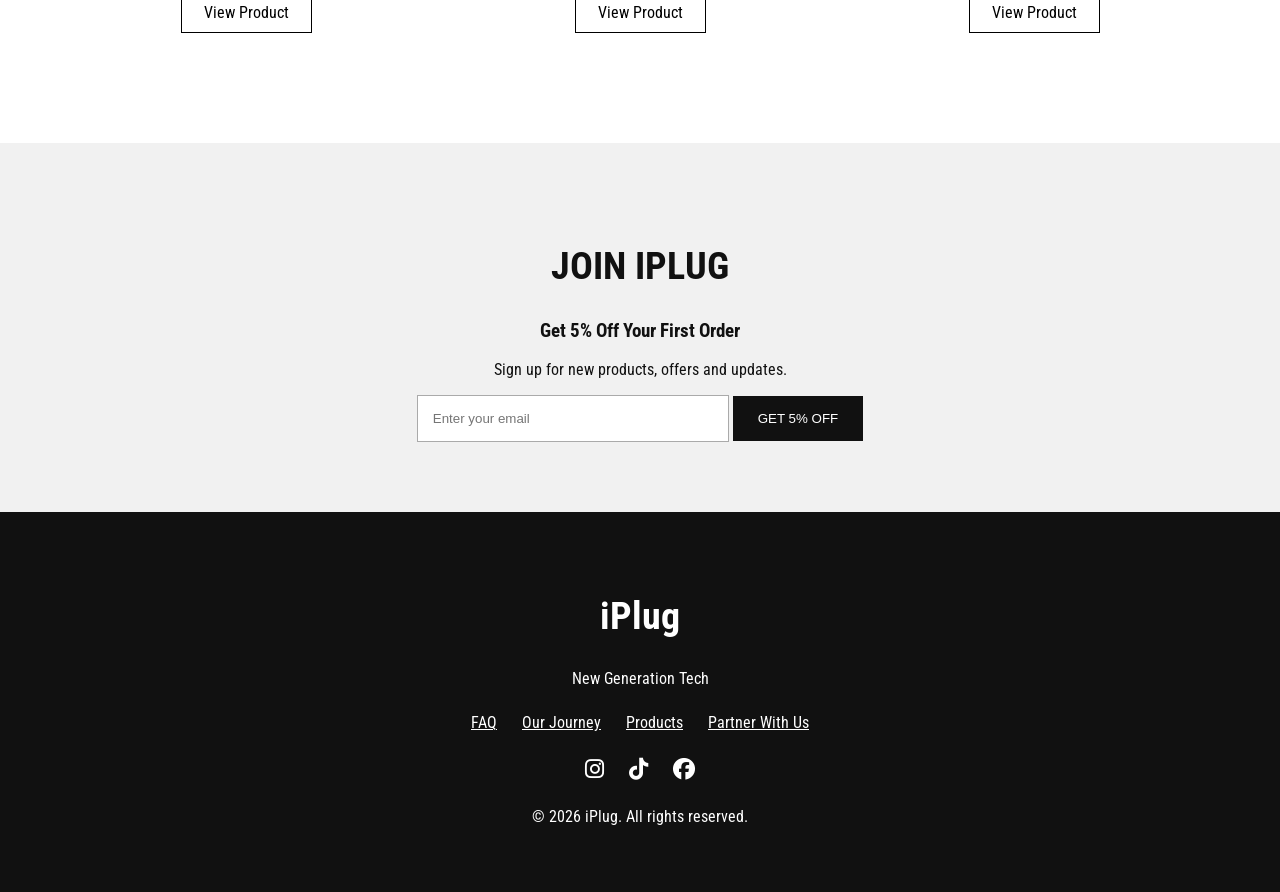
==== commit f0dd927a: "Update index.html" ====
--- a/index.html
+++ b/index.html
@@ -134,11 +134,6 @@
 
         <section class="signup">
             <h2>JOIN IPLUG</h2>
-            <ul>
-                <li>Shop</li>
-                <li>Browse</li>
-                <li>Smile</li>
-            </ul>
             <h3>Get 5% Off Your First Order</h3>
             <p>Sign up for new products, offers and updates.</p>
 
--- a/styleCSS/style.css
+++ b/styleCSS/style.css
@@ -148,7 +148,8 @@
 
 .signup,
 .newsletter {
-    background: #f1f1f1;
+    text-align: center;
+    background-color: #f1f1f1;
 }
 
 .newsletter {
